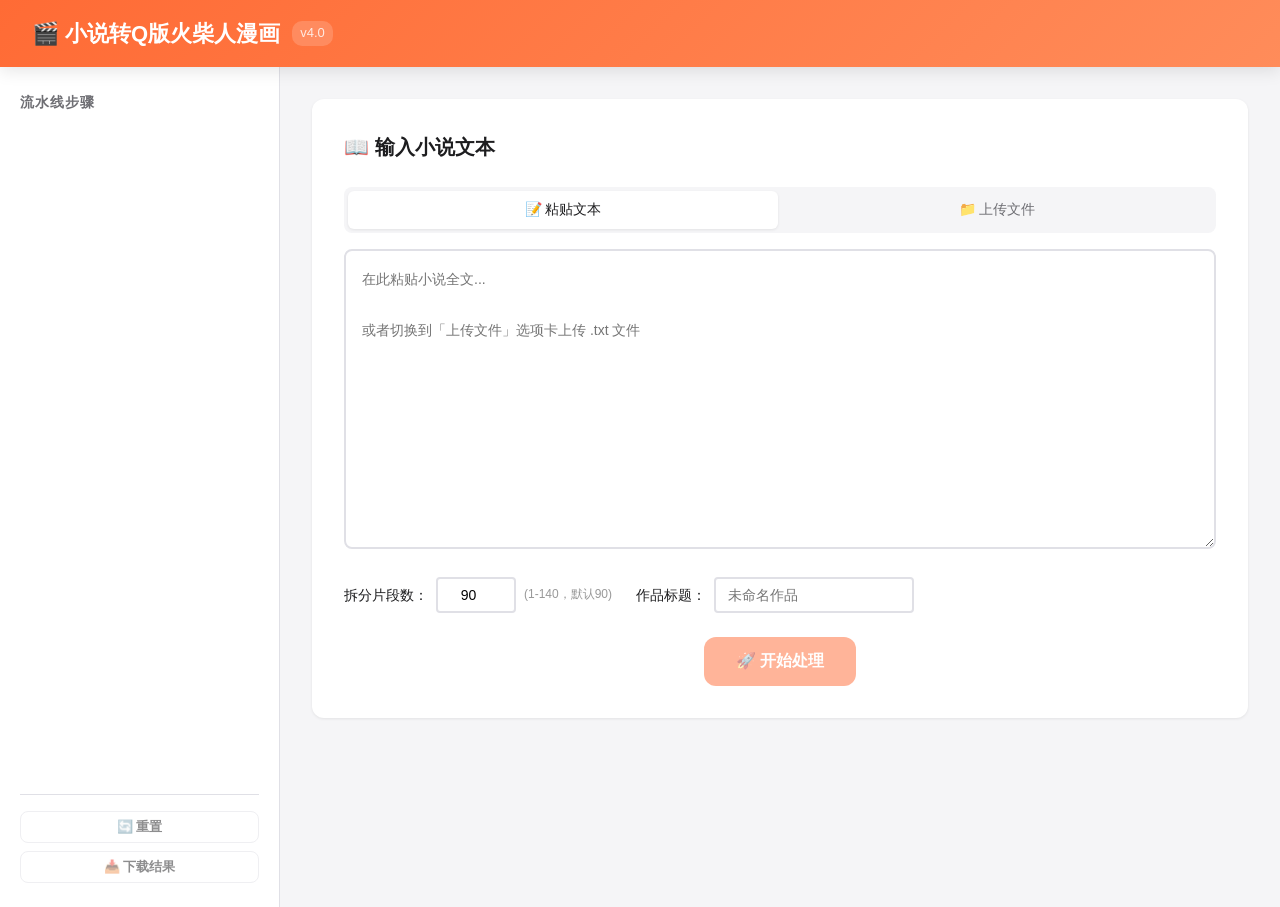
==== novel-to-comic/src/main/resources/static/index.html @ 8362ceac "Add novel-to-comic and txt2img modules - novel-to-comic: Novel-to-comic pipeline with AI-powered sto" ====
<!DOCTYPE html>
<html lang="zh-CN">
<head>
  <meta charset="UTF-8">
  <meta name="viewport" content="width=device-width, initial-scale=1.0">
  <title>小说转Q版火柴人漫画</title>
  <link rel="stylesheet" href="style.css">
</head>
<body>
  <div class="app">
    <!-- Header -->
    <header class="header">
      <h1>🎬 小说转Q版火柴人漫画</h1>
      <span class="version">v4.0</span>
    </header>

    <!-- Restore Banner -->
    <div class="restore-banner" id="bannerRestore" style="display:none;">
      <div class="banner-icon">📂</div>
      <div class="banner-info">
        <div class="banner-title">检测到上次任务</div>
        <div class="banner-detail"><span id="bannerTitle"></span> · <span id="bannerProgress"></span></div>
      </div>
      <div class="banner-actions">
        <button class="btn btn-primary btn-sm" id="btnRestore">▶ 继续执行</button>
        <button class="btn btn-outline btn-sm" id="btnRestoreNew">✕ 新建任务</button>
      </div>
    </div>

    <!-- Main Layout -->
    <div class="main-layout">

      <!-- Left: Step Panel -->
      <aside class="step-panel" id="stepPanel">
        <h3>流水线步骤</h3>
        <div class="step-list" id="stepList">
          <!-- Populated by JS -->
        </div>
        <div class="step-actions">
          <button class="btn btn-sm btn-outline" id="btnReset" disabled>🔄 重置</button>
          <button class="btn btn-sm btn-outline" id="btnDownload" disabled>📥 下载结果</button>
        </div>
      </aside>

      <!-- Right: Content Area -->
      <main class="content-area">

        <!-- Step 0: Input Phase -->
        <section class="panel" id="panelInput">
          <h2>📖 输入小说文本</h2>
          <div class="input-tabs">
            <button class="tab active" data-tab="paste">📝 粘贴文本</button>
            <button class="tab" data-tab="upload">📁 上传文件</button>
          </div>

          <!-- Paste Tab -->
          <div class="tab-content active" id="tabPaste">
            <textarea id="novelText" placeholder="在此粘贴小说全文...&#10;&#10;或者切换到「上传文件」选项卡上传 .txt 文件"></textarea>
          </div>

          <!-- Upload Tab -->
          <div class="tab-content" id="tabUpload">
            <div class="upload-zone" id="uploadZone">
              <div class="upload-icon">📁</div>
              <p>拖拽 .txt 文件到此处，或点击选择文件</p>
              <input type="file" id="fileInput" accept=".txt" hidden>
              <button class="btn btn-outline" id="btnSelectFile">选择文件</button>
            </div>
            <div class="upload-info" id="uploadInfo" style="display:none;">
              <span class="file-icon">📄</span>
              <span id="uploadFileName"></span>
              <span class="file-size" id="uploadFileSize"></span>
              <button class="btn btn-xs btn-outline" id="btnClearFile">✕</button>
            </div>
          </div>

          <!-- Settings -->
          <div class="settings-row">
            <div class="setting">
              <label for="segmentCount">拆分片段数：</label>
              <input type="number" id="segmentCount" value="90" min="1" max="140" step="1">
              <span class="hint">(1-140，默认90)</span>
            </div>
            <div class="setting">
              <label for="novelTitle">作品标题：</label>
              <input type="text" id="novelTitle" placeholder="未命名作品">
            </div>
          </div>

          <div class="warning-box" id="warningBox" style="display:none;"></div>

          <div class="action-row">
            <button class="btn btn-primary btn-lg" id="btnStart">🚀 开始处理</button>
          </div>
        </section>

        <!-- Step Results Panels -->
        <section class="panel" id="panelResult" style="display:none;">
          <div class="result-header">
            <h2 id="resultTitle">处理结果</h2>
            <span class="badge" id="resultStatus"></span>
          </div>
          <div class="progress-bar" id="progressBar" style="display:none;">
            <div class="progress-fill" id="progressFill"></div>
            <span class="progress-text" id="progressText"></span>
          </div>
          <div class="result-content" id="resultContent">
            <!-- Filled by JS -->
          </div>
          <div class="action-row">
            <button class="btn btn-primary btn-lg" id="btnContinue" style="display:none;">
              ▶ 继续下一步
            </button>
          </div>
        </section>

      </main>
    </div>
  </div>

  <script src="app.js"></script>
</body>
</html>
---- novel-to-comic/src/main/resources/static/style.css ----
/* ─── Reset & Base ──────────────────────────────────────────────── */
*, *::before, *::after { box-sizing: border-box; margin: 0; padding: 0; }

:root {
  --bg: #f5f5f7;
  --surface: #ffffff;
  --border: #e0e0e6;
  --text: #1d1d1f;
  --text-secondary: #6e6e73;
  --text-muted: #999;
  --primary: #ff6b35;
  --primary-hover: #e85a2a;
  --primary-light: #fff3ee;
  --success: #34c759;
  --warning: #ff9500;
  --error: #ff3b30;
  --info: #007aff;
  --step-pending: #d1d1d6;
  --step-running: #ff9500;
  --step-done: #34c759;
  --step-error: #ff3b30;
  --shadow: 0 1px 3px rgba(0,0,0,0.08);
  --shadow-lg: 0 4px 16px rgba(0,0,0,0.1);
  --radius: 12px;
  --radius-sm: 8px;
  --radius-xs: 4px;
  --font: -apple-system, BlinkMacSystemFont, "Segoe UI", "Microsoft YaHei", sans-serif;
  --mono: "SF Mono", "Cascadia Code", "Consolas", monospace;
}

body {
  font-family: var(--font);
  background: var(--bg);
  color: var(--text);
  line-height: 1.6;
  min-height: 100vh;
}

/* ─── App Layout ─────────────────────────────────────────────────── */
.app {
  max-width: 1400px;
  margin: 0 auto;
  min-height: 100vh;
  display: flex;
  flex-direction: column;
}

.header {
  background: linear-gradient(135deg, #ff6b35, #ff8c5a);
  color: white;
  padding: 16px 32px;
  display: flex;
  align-items: center;
  gap: 12px;
  box-shadow: var(--shadow-lg);
  position: sticky;
  top: 0;
  z-index: 10;
}

.header h1 { font-size: 22px; font-weight: 700; }
.header .version { font-size: 13px; opacity: 0.85; background: rgba(255,255,255,0.2); padding: 2px 8px; border-radius: 10px; }

/* ─── Restore Banner ─────────────────────────────────────────────── */
.restore-banner {
  display: flex;
  align-items: center;
  gap: 16px;
  padding: 14px 24px;
  background: linear-gradient(135deg, #eff6ff, #dbeafe);
  border-bottom: 1px solid #bfdbfe;
  animation: slideDown 0.3s ease;
}
@keyframes slideDown { from { opacity: 0; transform: translateY(-10px); } to { opacity: 1; transform: translateY(0); } }

.banner-icon { font-size: 28px; }
.banner-info { flex: 1; }
.banner-title { font-weight: 700; color: #1e40af; font-size: 15px; }
.banner-detail { font-size: 13px; color: #3b82f6; margin-top: 2px; }
.banner-actions { display: flex; gap: 8px; }

/* ─── Main Layout ────────────────────────────────────────────────── */
.main-layout {
  display: flex;
  flex: 1;
  gap: 0;
}

/* ─── Left Step Panel ────────────────────────────────────────────── */
.step-panel {
  width: 280px;
  min-width: 280px;
  background: var(--surface);
  border-right: 1px solid var(--border);
  padding: 24px 20px;
  display: flex;
  flex-direction: column;
  position: sticky;
  top: 60px;
  height: calc(100vh - 60px);
  overflow-y: auto;
}

.step-panel h3 {
  font-size: 14px;
  text-transform: uppercase;
  letter-spacing: 1px;
  color: var(--text-secondary);
  margin-bottom: 16px;
}

.step-list {
  display: flex;
  flex-direction: column;
  gap: 4px;
  flex: 1;
}

.step-item {
  display: flex;
  align-items: flex-start;
  gap: 12px;
  padding: 12px;
  border-radius: var(--radius-sm);
  cursor: default;
  transition: all 0.2s;
  border: 1px solid transparent;
  position: relative;
}

.step-item:hover { background: #f9f9fb; }
.step-item.active { background: var(--primary-light); border-color: var(--primary); }
.step-item.completed { background: #f0fdf4; cursor: pointer; }
.step-item.completed:hover { background: #d1fae5; }
/* old rerun-btn position removed — now handled by .step-actions-mini */

.step-actions-mini {
  display: flex;
  gap: 4px;
  position: absolute;
  right: 8px;
  top: 50%;
  transform: translateY(-50%);
  opacity: 0;
  transition: opacity 0.2s;
}
.step-item:hover .step-actions-mini,
.step-item.completed:hover .step-actions-mini { opacity: 1; }

.step-item .step-icon {
  width: 36px; height: 36px;
  border-radius: 50%;
  display: flex; align-items: center; justify-content: center;
  font-size: 18px;
  flex-shrink: 0;
  transition: all 0.3s;
}

.step-item .step-icon.pending { background: #f5f5f7; opacity: 0.5; }
.step-item .step-icon.running { background: #fff3e0; animation: pulse 1.5s infinite; }
.step-item .step-icon.done { background: #e8f8ed; }
.step-item .step-icon.error { background: #ffe5e5; }

@keyframes pulse {
  0%, 100% { transform: scale(1); }
  50% { transform: scale(1.1); }
}

.step-item .step-body { flex: 1; min-width: 0; }
.step-item .step-name { font-size: 14px; font-weight: 600; }
.step-item .step-desc { font-size: 12px; color: var(--text-secondary); margin-top: 2px; }

.step-item .step-status {
  font-size: 11px;
  padding: 2px 8px;
  border-radius: 10px;
  font-weight: 500;
  margin-top: 4px;
  display: inline-block;
}

.step-status.pending { background: #f5f5f7; color: var(--text-muted); }
.step-status.running { background: #fff3e0; color: #e67e00; }
.step-status.done { background: #e8f8ed; color: #1a8a3f; }
.step-status.error { background: #ffe5e5; color: #cc241d; }

.step-item .step-progress-mini {
  font-size: 11px;
  color: var(--text-secondary);
  margin-top: 4px;
}

.step-actions {
  margin-top: 16px;
  display: flex;
  flex-direction: column;
  gap: 8px;
  border-top: 1px solid var(--border);
  padding-top: 16px;
}

/* ─── Content Area ────────────────────────────────────────────────── */
.content-area {
  flex: 1;
  padding: 32px;
  overflow-y: auto;
  max-height: calc(100vh - 60px);
}

.panel {
  background: var(--surface);
  border-radius: var(--radius);
  box-shadow: var(--shadow);
  padding: 32px;
  margin-bottom: 24px;
}

.panel h2 {
  font-size: 20px;
  margin-bottom: 24px;
  display: flex;
  align-items: center;
  gap: 8px;
}

/* ─── Input Tabs ──────────────────────────────────────────────────── */
.input-tabs {
  display: flex;
  gap: 4px;
  margin-bottom: 16px;
  background: #f5f5f7;
  border-radius: var(--radius-sm);
  padding: 4px;
}

.tab {
  flex: 1;
  padding: 10px 16px;
  border: none;
  background: transparent;
  border-radius: 6px;
  cursor: pointer;
  font-size: 14px;
  font-weight: 500;
  color: var(--text-secondary);
  transition: all 0.2s;
  font-family: var(--font);
}

.tab.active {
  background: var(--surface);
  color: var(--text);
  box-shadow: var(--shadow);
}

.tab-content { display: none; }
.tab-content.active { display: block; }

/* ─── Textarea ────────────────────────────────────────────────────── */
#novelText {
  width: 100%;
  min-height: 300px;
  border: 2px solid var(--border);
  border-radius: var(--radius-sm);
  padding: 16px;
  font-size: 14px;
  font-family: var(--font);
  resize: vertical;
  line-height: 1.8;
  transition: border-color 0.2s;
}

#novelText:focus {
  outline: none;
  border-color: var(--primary);
}

/* ─── Upload Zone ─────────────────────────────────────────────────── */
.upload-zone {
  border: 2px dashed var(--border);
  border-radius: var(--radius-sm);
  padding: 48px;
  text-align: center;
  cursor: pointer;
  transition: all 0.2s;
}

.upload-zone:hover, .upload-zone.dragover {
  border-color: var(--primary);
  background: var(--primary-light);
}

.upload-zone .upload-icon { font-size: 48px; margin-bottom: 12px; }
.upload-zone p { color: var(--text-secondary); font-size: 14px; margin-bottom: 16px; }

.upload-info {
  display: flex;
  align-items: center;
  gap: 8px;
  padding: 12px 16px;
  background: #f0fdf4;
  border-radius: var(--radius-sm);
  border: 1px solid #bbf7d0;
  margin-top: 12px;
}

.upload-info .file-icon { font-size: 20px; }
.upload-info .file-size { color: var(--text-muted); font-size: 13px; margin-left: auto; }

/* ─── Settings ────────────────────────────────────────────────────── */
.settings-row {
  display: flex;
  gap: 24px;
  margin-top: 20px;
  flex-wrap: wrap;
}

.setting {
  display: flex;
  align-items: center;
  gap: 8px;
}

.setting label { font-size: 14px; font-weight: 500; white-space: nowrap; }
.setting input[type="number"] {
  width: 80px;
  padding: 8px 12px;
  border: 2px solid var(--border);
  border-radius: var(--radius-xs);
  font-size: 14px;
  font-family: var(--font);
  text-align: center;
}
.setting input[type="text"] {
  width: 200px;
  padding: 8px 12px;
  border: 2px solid var(--border);
  border-radius: var(--radius-xs);
  font-size: 14px;
  font-family: var(--font);
}
.setting input:focus { outline: none; border-color: var(--primary); }
.setting .hint { color: var(--text-muted); font-size: 12px; }

/* ─── Warning Box ─────────────────────────────────────────────────── */
.warning-box {
  margin-top: 16px;
  padding: 12px 16px;
  background: #fffbeb;
  border: 1px solid #fde68a;
  border-radius: var(--radius-sm);
  color: #92400e;
  font-size: 14px;
}

/* ─── Buttons ─────────────────────────────────────────────────────── */
.btn {
  display: inline-flex;
  align-items: center;
  justify-content: center;
  gap: 6px;
  border: none;
  border-radius: var(--radius-sm);
  cursor: pointer;
  font-family: var(--font);
  font-weight: 600;
  transition: all 0.2s;
  padding: 10px 20px;
  font-size: 14px;
}

.btn:disabled { opacity: 0.5; cursor: not-allowed; }

.btn-primary { background: var(--primary); color: white; }
.btn-primary:hover:not(:disabled) { background: var(--primary-hover); transform: translateY(-1px); box-shadow: var(--shadow-lg); }

.btn-outline { background: var(--surface); color: var(--text); border: 1px solid var(--border); }
.btn-outline:hover:not(:disabled) { border-color: var(--primary); color: var(--primary); }

.btn-lg { padding: 14px 32px; font-size: 16px; border-radius: var(--radius); }
.btn-sm { padding: 6px 14px; font-size: 13px; }
.btn-xs { padding: 2px 8px; font-size: 12px; }

.action-row {
  margin-top: 24px;
  display: flex;
  justify-content: center;
  gap: 12px;
}

/* ─── Result Panel ────────────────────────────────────────────────── */
.result-header {
  display: flex;
  align-items: center;
  justify-content: space-between;
  margin-bottom: 20px;
}

.badge {
  display: inline-block;
  padding: 4px 12px;
  border-radius: 12px;
  font-size: 13px;
  font-weight: 600;
}

.badge.success { background: #e8f8ed; color: #1a8a3f; }
.badge.error { background: #ffe5e5; color: #cc241d; }
.badge.running { background: #fff3e0; color: #e67e00; }

/* ─── Progress Bar ────────────────────────────────────────────────── */
.progress-bar {
  margin-bottom: 20px;
  background: #f5f5f7;
  border-radius: 10px;
  height: 24px;
  position: relative;
  overflow: hidden;
}

.progress-fill {
  height: 100%;
  background: linear-gradient(90deg, #ff6b35, #ff9500);
  border-radius: 10px;
  transition: width 0.3s ease;
  width: 0%;
}

.progress-text {
  position: absolute;
  top: 50%;
  left: 50%;
  transform: translate(-50%, -50%);
  font-size: 12px;
  font-weight: 600;
  color: var(--text);
}

/* ─── Result Content ──────────────────────────────────────────────── */
.result-content {
  max-height: 55vh;
  overflow-y: auto;
  border: 1px solid var(--border);
  border-radius: var(--radius-sm);
  padding: 16px;
  background: #fafafa;
}

.result-content pre {
  white-space: pre-wrap;
  word-break: break-word;
  font-size: 13px;
  line-height: 1.7;
  font-family: var(--font);
}

/* ─── Result Sections ────────────────────────────────────────────── */
.result-section {
  margin-top: 20px;
  padding-top: 16px;
  border-top: 2px solid var(--border);
}
.result-section:first-child { border-top: none; margin-top: 0; padding-top: 0; }

.result-section-header {
  display: flex;
  align-items: center;
  justify-content: space-between;
  margin-bottom: 12px;
  gap: 8px;
  flex-wrap: wrap;
}
.result-section-header h3 {
  margin: 0;
  font-size: 16px;
}
.result-section-actions {
  display: flex;
  gap: 6px;
  align-items: center;
}

/* ─── Inline Copy Buttons ────────────────────────────────────────── */
.btn-copy-inline {
  background: transparent;
  border: 1px solid transparent;
  cursor: pointer;
  font-size: 14px;
  padding: 2px 6px;
  border-radius: 4px;
  opacity: 0.4;
  transition: all 0.15s;
  line-height: 1;
}
.btn-copy-inline:hover {
  opacity: 1;
  background: var(--primary-light);
  border-color: var(--primary);
}

.copy-all-btn {
  white-space: nowrap;
  font-size: 12px;
}

/* ─── Collapsible Text ───────────────────────────────────────────── */
.collapsible-text {
  display: block;
}
.collapsible-preview,
.collapsible-full {
  display: block;
  line-height: 1.7;
}
.btn-expand {
  background: none;
  border: none;
  color: var(--primary);
  cursor: pointer;
  font-size: 12px;
  font-weight: 600;
  padding: 2px 0;
  margin-top: 4px;
  font-family: var(--font);
}
.btn-expand:hover {
  text-decoration: underline;
}

/* ─── Segment List ───────────────────────────────────────────────── */
.segment-list {
  list-style: none;
  counter-reset: segment;
  margin-top: 8px;
}

.segment-list li {
  counter-increment: segment;
  padding: 10px 12px 10px 44px;
  position: relative;
  border-bottom: 1px solid var(--border);
  font-size: 14px;
  line-height: 1.7;
  display: flex;
  align-items: flex-start;
  gap: 8px;
  transition: background 0.15s;
}
.segment-list li:hover { background: #fff; }
.segment-list li:last-child { border-bottom: none; }

.segment-list li::before {
  content: counter(segment);
  position: absolute;
  left: 8px;
  top: 10px;
  font-size: 12px;
  font-weight: 700;
  color: var(--primary);
  background: var(--primary-light);
  width: 24px; height: 24px;
  border-radius: 50%;
  display: flex;
  align-items: center;
  justify-content: center;
  flex-shrink: 0;
}

.seg-text {
  flex: 1;
  min-width: 0;
}
.seg-actions {
  flex-shrink: 0;
  display: flex;
  align-items: flex-start;
  padding-top: 2px;
}

/* ─── Character Cards ────────────────────────────────────────────── */
.char-list {
  display: grid;
  grid-template-columns: repeat(auto-fill, minmax(320px, 1fr));
  gap: 12px;
  margin-top: 8px;
}

.char-card {
  background: var(--surface);
  border: 1px solid var(--border);
  border-radius: var(--radius-sm);
  padding: 16px;
  transition: all 0.2s;
}

.char-card:hover { box-shadow: var(--shadow-lg); }

.char-card .char-name {
  font-size: 16px;
  font-weight: 700;
  color: var(--primary);
  margin-bottom: 8px;
  display: flex;
  align-items: center;
  justify-content: space-between;
  gap: 8px;
}
.char-actions {
  display: flex;
  gap: 4px;
  align-items: center;
}

.char-card .char-desc {
  font-size: 13px;
  color: var(--text-secondary);
  line-height: 1.6;
}

/* ─── Mapping Table ──────────────────────────────────────────────── */
.mapping-table {
  width: 100%;
  border-collapse: collapse;
  margin-top: 8px;
}

.mapping-table th, .mapping-table td {
  padding: 8px 12px;
  border: 1px solid var(--border);
  font-size: 14px;
  text-align: left;
}

.mapping-table th {
  background: #f5f5f7;
  font-weight: 600;
}

.mapping-table .arrow { color: var(--primary); font-weight: bold; }

.mapping-table td:last-child {
  text-align: center;
  width: 60px;
}

/* ─── Prompt Cards ───────────────────────────────────────────────── */
.prompt-card {
  background: var(--surface);
  border: 1px solid var(--border);
  border-radius: var(--radius-sm);
  padding: 16px;
  margin-bottom: 12px;
}

.prompt-card .prompt-index {
  font-size: 12px;
  font-weight: 600;
  color: var(--primary);
  margin-bottom: 8px;
  display: flex;
  align-items: center;
  justify-content: space-between;
}
.copy-row-actions {
  display: flex;
  gap: 4px;
  align-items: center;
}

.prompt-card .prompt-full {
  font-size: 13px;
  line-height: 1.7;
  white-space: pre-wrap;
  word-break: break-word;
  background: #fafafa;
  padding: 12px;
  border-radius: var(--radius-xs);
  font-family: var(--font);
  max-height: 200px;
  overflow-y: auto;
}

.inline-copy {
  display: inline-flex;
  align-items: center;
  margin-left: 4px;
  vertical-align: middle;
}

/* ─── Turnaround Cards ───────────────────────────────────────────── */
.turnaround-card {
  background: var(--surface);
  border: 2px solid #e8d5f5;
  border-radius: var(--radius);
  padding: 20px;
  margin-bottom: 16px;
  transition: box-shadow 0.2s;
}
.turnaround-card:hover {
  box-shadow: 0 4px 20px rgba(120, 60, 180, 0.1);
}

.turnaround-header {
  display: flex;
  align-items: center;
  justify-content: space-between;
  margin-bottom: 16px;
  padding-bottom: 12px;
  border-bottom: 2px solid #f3e8ff;
}
.turnaround-char-name {
  font-size: 20px;
  font-weight: 800;
  color: #7c3aed;
  letter-spacing: 0.5px;
}
.turnaround-char-actions {
  display: flex;
  gap: 4px;
}

.turnaround-views {
  display: grid;
  grid-template-columns: repeat(auto-fit, minmax(280px, 1fr));
  gap: 12px;
}
.turnaround-view {
  background: #fafafa;
  border: 1px solid var(--border);
  border-radius: var(--radius-sm);
  padding: 14px;
  position: relative;
  transition: border-color 0.2s;
}
.turnaround-view:hover { border-color: #c4b5fd; }
.turnaround-view.combo-view {
  grid-column: 1 / -1;
  background: linear-gradient(135deg, #faf5ff, #f3e8ff);
  border-color: #d8b4fe;
}

.turnaround-view-label {
  font-size: 13px;
  font-weight: 700;
  color: #7c3aed;
  margin-bottom: 8px;
  display: flex;
  align-items: center;
  gap: 4px;
}
.turnaround-view-content {
  font-size: 13px;
  line-height: 1.7;
  white-space: pre-wrap;
  word-break: break-word;
  color: var(--text);
}
.turnaround-view-copy {
  position: absolute;
  top: 12px;
  right: 12px;
}

.stats-row {
  display: flex;
  gap: 16px;
  margin-bottom: 20px;
  flex-wrap: wrap;
}

.stat-card {
  background: linear-gradient(135deg, #fff3ee, #fff);
  border: 1px solid #ffd4c0;
  border-radius: var(--radius-sm);
  padding: 16px 20px;
  text-align: center;
}

.stat-card .stat-value {
  font-size: 28px;
  font-weight: 700;
  color: var(--primary);
}

.stat-card .stat-label {
  font-size: 12px;
  color: var(--text-secondary);
  margin-top: 4px;
}

/* ─── Live Streaming Output ───────────────────────────────────────── */
.live-output {
  border: 1px solid var(--border);
  border-radius: var(--radius-sm);
  overflow: hidden;
  margin-bottom: 16px;
}

.live-label {
  background: #1a1a2e;
  color: #0f0;
  padding: 8px 16px;
  font-size: 12px;
  font-weight: 600;
  font-family: var(--mono);
  display: flex;
  align-items: center;
  gap: 8px;
}

.live-label::before {
  content: '';
  width: 8px; height: 8px;
  background: #0f0;
  border-radius: 50%;
  animation: blink 1s infinite;
}

@keyframes blink { 0%,100% { opacity: 1; } 50% { opacity: 0; } }

.live-output pre {
  background: #0d0d1a;
  color: #c0c0c0;
  padding: 16px;
  margin: 0;
  font-family: var(--mono);
  font-size: 13px;
  line-height: 1.6;
  white-space: pre-wrap;
  word-break: break-word;
  max-height: 400px;
  overflow-y: auto;
  border: none;
}

/* ─── Responsive ──────────────────────────────────────────────────── */
@media (max-width: 900px) {
  .main-layout { flex-direction: column; }
  .step-panel {
    width: 100%;
    min-width: auto;
    height: auto;
    position: static;
    flex-direction: row;
    flex-wrap: wrap;
    gap: 8px;
    padding: 16px;
  }
  .step-list { flex-direction: row; flex-wrap: wrap; }
  .step-item { flex: 1; min-width: 140px; }
  .content-area { padding: 16px; }
}
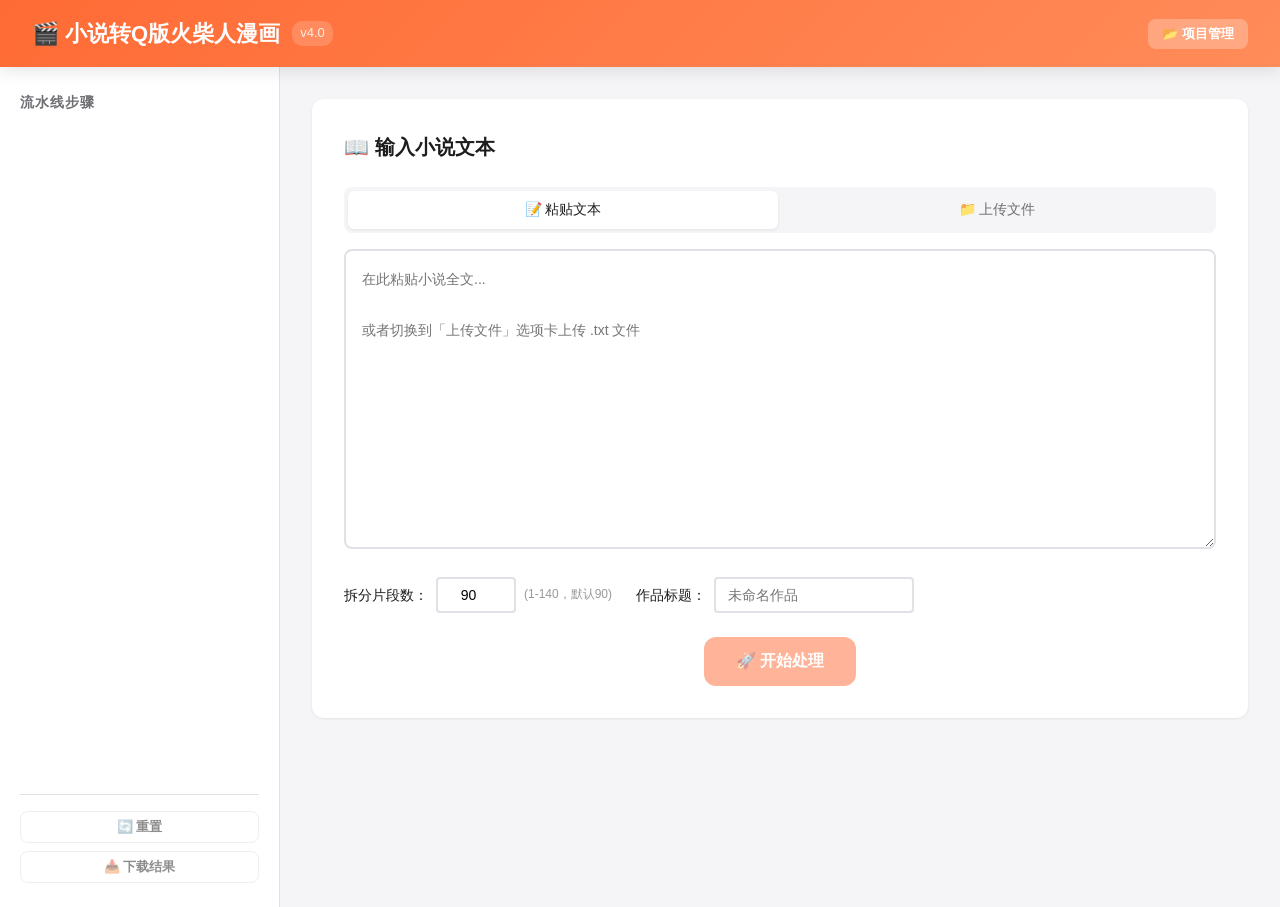
==== commit c9427cd3: "feat: SQLite persistence with per-step tables and project management UI - Add sqlite-jdbc dependency" ====
--- a/novel-to-comic/src/main/resources/static/index.html
+++ b/novel-to-comic/src/main/resources/static/index.html
@@ -12,7 +12,32 @@
     <header class="header">
       <h1>🎬 小说转Q版火柴人漫画</h1>
       <span class="version">v4.0</span>
+      <div class="header-actions">
+        <button class="btn btn-sm btn-header" id="btnProjects">📂 项目管理</button>
+      </div>
     </header>
+
+    <!-- Project List Overlay -->
+    <div class="overlay" id="projectOverlay" style="display:none;">
+      <div class="overlay-backdrop" id="overlayBackdrop"></div>
+      <div class="overlay-panel project-panel">
+        <div class="overlay-header">
+          <h2>📂 项目管理</h2>
+          <button class="btn btn-xs btn-outline" id="btnCloseProjects">✕ 关闭</button>
+        </div>
+        <div class="project-toolbar">
+          <div class="project-filter">
+            <button class="filter-btn active" data-filter="all">全部</button>
+            <button class="filter-btn" data-filter="active">进行中</button>
+            <button class="filter-btn" data-filter="done">已完成</button>
+          </div>
+          <div class="project-count" id="projectCount"></div>
+        </div>
+        <div class="project-list" id="projectList">
+          <div class="project-empty">加载中...</div>
+        </div>
+      </div>
+    </div>
 
     <!-- Restore Banner -->
     <div class="restore-banner" id="bannerRestore" style="display:none;">
--- a/novel-to-comic/src/main/resources/static/style.css
+++ b/novel-to-comic/src/main/resources/static/style.css
@@ -60,6 +60,9 @@
 
 .header h1 { font-size: 22px; font-weight: 700; }
 .header .version { font-size: 13px; opacity: 0.85; background: rgba(255,255,255,0.2); padding: 2px 8px; border-radius: 10px; }
+.header-actions { margin-left: auto; display: flex; gap: 8px; }
+.btn-header { background: rgba(255,255,255,0.25); color: white; border: 1px solid rgba(255,255,255,0.3); font-size: 13px; padding: 6px 14px; border-radius: 8px; cursor: pointer; font-weight: 600; transition: all 0.2s; font-family: var(--font); }
+.btn-header:hover { background: rgba(255,255,255,0.4); }
 
 /* ─── Restore Banner ─────────────────────────────────────────────── */
 .restore-banner {
@@ -849,4 +852,167 @@
   .step-list { flex-direction: row; flex-wrap: wrap; }
   .step-item { flex: 1; min-width: 140px; }
   .content-area { padding: 16px; }
+}
+
+/* ─── Overlay ─────────────────────────────────────────────────────── */
+.overlay {
+  position: fixed;
+  inset: 0;
+  z-index: 100;
+  display: flex;
+  align-items: center;
+  justify-content: center;
+}
+.overlay-backdrop {
+  position: absolute;
+  inset: 0;
+  background: rgba(0,0,0,0.4);
+  backdrop-filter: blur(4px);
+}
+.overlay-panel {
+  position: relative;
+  background: var(--surface);
+  border-radius: var(--radius);
+  box-shadow: 0 20px 60px rgba(0,0,0,0.2);
+  max-width: 800px;
+  width: 90vw;
+  max-height: 80vh;
+  display: flex;
+  flex-direction: column;
+  animation: slideUp 0.25s ease;
+}
+@keyframes slideUp { from { opacity: 0; transform: translateY(20px); } to { opacity: 1; transform: translateY(0); } }
+
+.overlay-header {
+  display: flex;
+  align-items: center;
+  justify-content: space-between;
+  padding: 20px 24px;
+  border-bottom: 1px solid var(--border);
+  flex-shrink: 0;
+}
+.overlay-header h2 { font-size: 18px; margin: 0; }
+
+/* ─── Project Panel ───────────────────────────────────────────────── */
+.project-panel { max-width: 900px; }
+
+.project-toolbar {
+  display: flex;
+  align-items: center;
+  justify-content: space-between;
+  padding: 16px 24px 0;
+  flex-shrink: 0;
+}
+.project-filter { display: flex; gap: 4px; background: #f5f5f7; border-radius: 8px; padding: 4px; }
+.filter-btn {
+  padding: 6px 16px;
+  border: none;
+  background: transparent;
+  border-radius: 6px;
+  cursor: pointer;
+  font-size: 13px;
+  font-weight: 500;
+  color: var(--text-secondary);
+  transition: all 0.2s;
+  font-family: var(--font);
+}
+.filter-btn.active { background: var(--surface); color: var(--text); box-shadow: var(--shadow); }
+.filter-btn:hover:not(.active) { color: var(--text); }
+.project-count { font-size: 13px; color: var(--text-muted); }
+
+.project-list {
+  flex: 1;
+  overflow-y: auto;
+  padding: 16px 24px 24px;
+}
+.project-empty {
+  text-align: center;
+  padding: 48px;
+  color: var(--text-muted);
+  font-size: 15px;
+}
+
+/* ─── Project Card ────────────────────────────────────────────────── */
+.project-card {
+  display: flex;
+  align-items: center;
+  gap: 16px;
+  padding: 16px 20px;
+  border: 1px solid var(--border);
+  border-radius: var(--radius-sm);
+  margin-bottom: 10px;
+  cursor: pointer;
+  transition: all 0.2s;
+  background: var(--surface);
+}
+.project-card:hover {
+  border-color: var(--primary);
+  box-shadow: 0 2px 12px rgba(255,107,53,0.1);
+  transform: translateX(4px);
+}
+.project-card:last-child { margin-bottom: 0; }
+
+.project-card .pc-icon {
+  font-size: 32px;
+  flex-shrink: 0;
+  width: 48px; height: 48px;
+  display: flex; align-items: center; justify-content: center;
+  background: #f5f5f7; border-radius: 12px;
+}
+.project-card.completed .pc-icon { background: #f0fdf4; }
+.project-card.active-task .pc-icon { background: var(--primary-light); }
+
+.project-card .pc-body { flex: 1; min-width: 0; }
+.project-card .pc-title {
+  font-size: 16px; font-weight: 700;
+  display: flex; align-items: center; gap: 8px;
+  margin-bottom: 4px;
+}
+.project-card .pc-meta {
+  font-size: 13px; color: var(--text-secondary);
+  display: flex; align-items: center; gap: 12px;
+  flex-wrap: wrap;
+}
+.project-card .pc-meta span { display: inline-flex; align-items: center; gap: 4px; }
+
+.project-card .pc-progress {
+  flex-shrink: 0;
+  width: 120px;
+}
+.project-card .pc-progress-bar {
+  height: 6px;
+  background: #e5e7eb;
+  border-radius: 3px;
+  overflow: hidden;
+  margin-bottom: 4px;
+}
+.project-card .pc-progress-fill {
+  height: 100%;
+  border-radius: 3px;
+  transition: width 0.3s;
+  background: var(--primary);
+}
+.project-card.completed .pc-progress-fill { background: var(--success); }
+.project-card .pc-progress-text {
+  font-size: 12px; color: var(--text-muted); text-align: right;
+}
+
+.project-card .pc-actions {
+  display: flex; gap: 6px; flex-shrink: 0;
+}
+.project-card .pc-actions .btn { white-space: nowrap; }
+.btn-danger { background: #fff; color: var(--error); border: 1px solid #fecaca; }
+.btn-danger:hover { background: #ffe5e5; border-color: var(--error); }
+
+/* active-task indicator */
+.project-card.active-task {
+  border-color: var(--primary);
+  border-width: 2px;
+  background: var(--primary-light);
+}
+.project-card.active-task .pc-title::after {
+  content: '当前';
+  font-size: 10px; font-weight: 600;
+  background: var(--primary); color: white;
+  padding: 1px 8px; border-radius: 10px;
 }
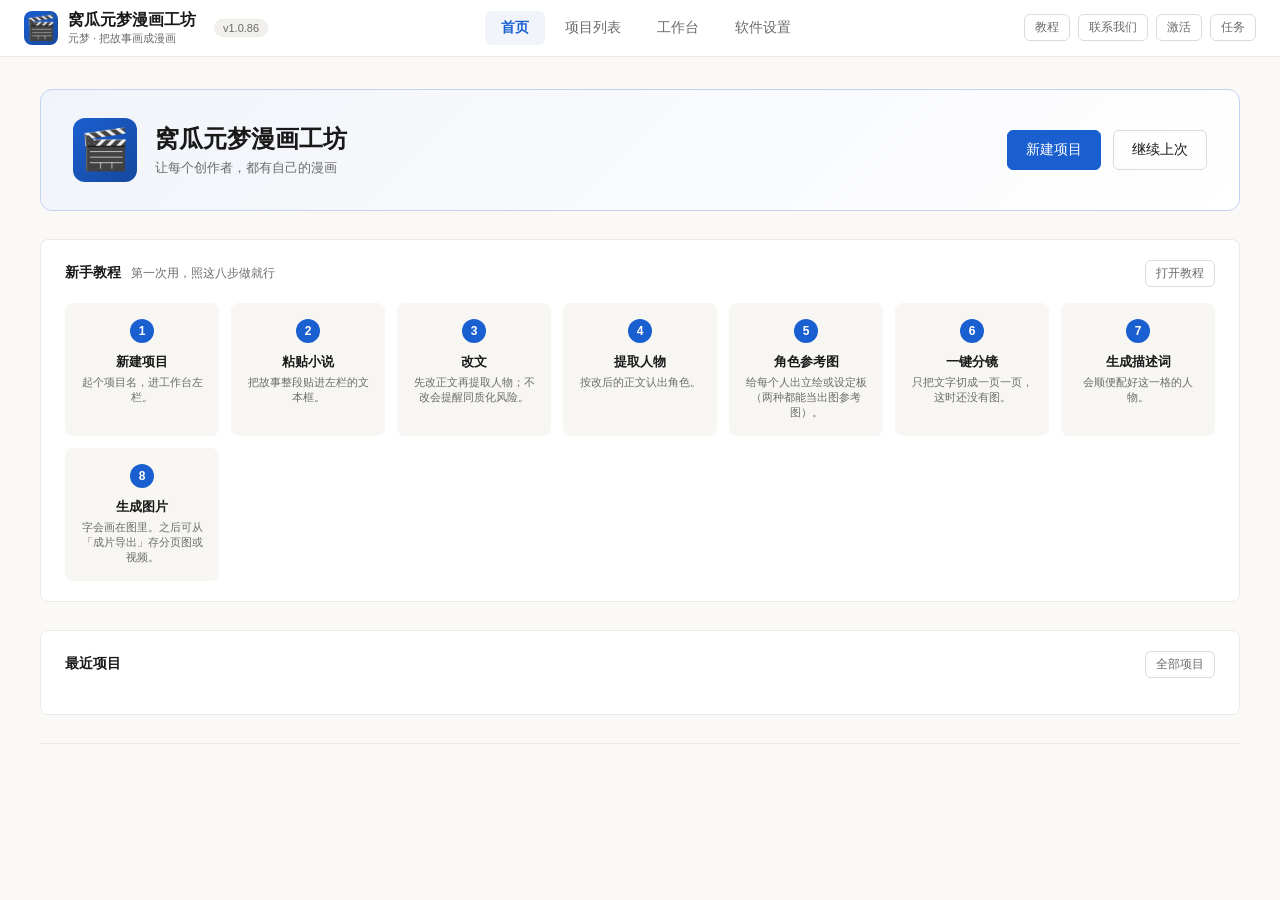
==== commit f68e3a30: "feat: 接入 DeepSeek Flash + 多画风提示词模板 + 完整前端重构 - 新增 DeepSeek Flash 支持 (OpenAI 兼容格式) - 统一 AiService 支持 A" ====
--- a/novel-to-comic/src/main/resources/static/index.html
+++ b/novel-to-comic/src/main/resources/static/index.html
@@ -3,146 +3,264 @@
 <head>
   <meta charset="UTF-8">
   <meta name="viewport" content="width=device-width, initial-scale=1.0">
-  <title>小说转Q版火柴人漫画</title>
+  <title>窝瓜元梦漫画工坊</title>
   <link rel="stylesheet" href="style.css">
 </head>
-<body>
-  <div class="app">
-    <!-- Header -->
-    <header class="header">
-      <h1>🎬 小说转Q版火柴人漫画</h1>
-      <span class="version">v4.0</span>
-      <div class="header-actions">
-        <button class="btn btn-sm btn-header" id="btnProjects">📂 项目管理</button>
-      </div>
-    </header>
-
-    <!-- Project List Overlay -->
-    <div class="overlay" id="projectOverlay" style="display:none;">
-      <div class="overlay-backdrop" id="overlayBackdrop"></div>
-      <div class="overlay-panel project-panel">
-        <div class="overlay-header">
-          <h2>📂 项目管理</h2>
-          <button class="btn btn-xs btn-outline" id="btnCloseProjects">✕ 关闭</button>
-        </div>
-        <div class="project-toolbar">
-          <div class="project-filter">
-            <button class="filter-btn active" data-filter="all">全部</button>
-            <button class="filter-btn" data-filter="active">进行中</button>
-            <button class="filter-btn" data-filter="done">已完成</button>
-          </div>
-          <div class="project-count" id="projectCount"></div>
-        </div>
-        <div class="project-list" id="projectList">
-          <div class="project-empty">加载中...</div>
-        </div>
-      </div>
-    </div>
-
-    <!-- Restore Banner -->
-    <div class="restore-banner" id="bannerRestore" style="display:none;">
-      <div class="banner-icon">📂</div>
-      <div class="banner-info">
-        <div class="banner-title">检测到上次任务</div>
-        <div class="banner-detail"><span id="bannerTitle"></span> · <span id="bannerProgress"></span></div>
-      </div>
-      <div class="banner-actions">
-        <button class="btn btn-primary btn-sm" id="btnRestore">▶ 继续执行</button>
-        <button class="btn btn-outline btn-sm" id="btnRestoreNew">✕ 新建任务</button>
-      </div>
-    </div>
-
-    <!-- Main Layout -->
-    <div class="main-layout">
-
-      <!-- Left: Step Panel -->
-      <aside class="step-panel" id="stepPanel">
-        <h3>流水线步骤</h3>
+<body data-screen="home">
+  <!-- Toast 通知 -->
+  <div id="toasts" class="toasts"></div>
+
+  <!-- 新建项目弹窗 -->
+  <div class="modal-overlay hidden" id="newProjectModal">
+    <div class="modal">
+      <div class="modal-header"><h2>新建项目</h2><button class="modal-close" onclick="closeNewProjectModal()">✕</button></div>
+      <div class="modal-body">
+        <div class="form-group"><label>项目名称</label><input type="text" id="newProjectName" placeholder="请输入项目名称"></div>
+        <div class="form-group"><label>画幅</label><select id="newProjectAspect"><option>竖图 3:4 (爆款同款·推荐)</option><option>横图 4:3</option><option>正方形 1:1</option></select></div>
+        <div class="form-group"><label>生成画风</label><div class="style-grid" id="styleGrid">
+          <div class="style-card" data-style="韩漫"><div class="style-card-img">👤</div><div class="style-card-name">韩漫</div><div class="style-card-desc">竖屏条漫默认：真人比例、清晰线、柔光薄涂</div></div>
+          <div class="style-card" data-style="清冷都市"><div class="style-card-img">🏙️</div><div class="style-card-name">清冷都市</div><div class="style-card-desc">职场/都市韩漫：干净线稿、低饱和</div></div>
+          <div class="style-card" data-style="柔光韩漫"><div class="style-card-img">💫</div><div class="style-card-name">柔光韩漫</div><div class="style-card-desc">精致五官与柔和环境光</div></div>
+          <div class="style-card" data-style="Q版"><div class="style-card-img">🎭</div><div class="style-card-name">Q版</div><div class="style-card-desc">二头身、大眼、平涂马卡龙色</div></div>
+          <div class="style-card" data-style="软萌都市"><div class="style-card-img">🌸</div><div class="style-card-name">软萌都市</div><div class="style-card-desc">Q版三四头身·大眼柔光</div></div>
+          <div class="style-card" data-style="古风"><div class="style-card-img">🏮</div><div class="style-card-name">古风</div><div class="style-card-desc">2D 国风插画，多层平涂</div></div>
+        </div></div>
+      </div>
+      <div class="modal-footer"><button class="btn btn-outline" onclick="closeNewProjectModal()">取消</button><button class="btn btn-primary" onclick="createNewProject()">确定</button></div>
+    </div>
+  </div>
+
+  <!-- 顶部导航 -->
+  <header class="topbar">
+    <div class="brand" id="brand-home" title="回到首页">
+      <div class="brand-logo">🎬</div>
+      <span class="brand-text"><h1>窝瓜元梦漫画工坊</h1><em>元梦 · 把故事画成漫画</em></span>
+      <span class="ver-chip">v1.0.86</span>
+    </div>
+    <nav class="top-nav">
+      <button type="button" class="nav-btn is-on" data-screen="home">首页</button>
+      <button type="button" class="nav-btn" data-screen="projects">项目列表</button>
+      <button type="button" class="nav-btn" data-screen="work">工作台</button>
+      <button type="button" class="nav-btn" data-screen="settings">软件设置</button>
+    </nav>
+    <div class="topbar-right">
+      <button type="button" class="ghost-btn">教程</button>
+      <button type="button" class="ghost-btn">联系我们</button>
+      <button type="button" class="ghost-btn">激活</button>
+      <button type="button" class="ghost-btn" id="toggle-task">任务</button>
+    </div>
+  </header>
+
+  <!-- 首页 -->
+  <section id="screen-home" class="screen">
+    <div class="home-inner">
+      <div class="home-hero">
+        <div class="home-brand">
+          <div class="home-logo">🎬</div>
+          <div class="home-brand-text"><h2>窝瓜元梦漫画工坊</h2><p class="home-slogan">让每个创作者，都有自己的漫画</p></div>
+        </div>
+        <div class="home-cta">
+          <button type="button" class="btn btn-primary" id="home-new">新建项目</button>
+          <button type="button" class="btn btn-outline" id="home-continue">继续上次</button>
+        </div>
+      </div>
+      <section class="home-sec">
+        <div class="home-sec-head"><h3>新手教程<span class="home-sec-sub">第一次用，照这八步做就行</span></h3><button type="button" class="ghost-btn" id="home-guide">打开教程</button></div>
+        <ol class="guide-steps">
+          <li><strong>新建项目</strong><span>起个项目名，进工作台左栏。</span></li>
+          <li><strong>粘贴小说</strong><span>把故事整段贴进左栏的文本框。</span></li>
+          <li><strong>改文</strong><span>先改正文再提取人物；不改会提醒同质化风险。</span></li>
+          <li><strong>提取人物</strong><span>按改后的正文认出角色。</span></li>
+          <li><strong>角色参考图</strong><span>给每个人出立绘或设定板（两种都能当出图参考图）。</span></li>
+          <li><strong>一键分镜</strong><span>只把文字切成一页一页，这时还没有图。</span></li>
+          <li><strong>生成描述词</strong><span>会顺便配好这一格的人物。</span></li>
+          <li><strong>生成图片</strong><span>字会画在图里。之后可从「成片导出」存分页图或视频。</span></li>
+        </ol>
+      </section>
+      <section class="home-sec home-sec-recent">
+        <div class="home-sec-head"><h3>最近项目</h3><button type="button" class="ghost-btn" id="home-more">全部项目</button></div>
+        <div id="home-recent" class="project-grid"></div>
+      </section>
+      <footer class="home-foot"><span class="hint" id="home-foot-meta"></span></footer>
+    </div>
+  </section>
+
+  <!-- 项目列表 -->
+  <section id="screen-projects" class="screen hidden">
+    <div class="page-head"><h2>项目列表</h2><button type="button" class="btn btn-primary" id="projects-new">新建项目</button></div>
+    <p class="hint">点卡片打开工作台。封面来自最新分镜图。</p>
+    <div class="project-toolbar">
+      <div class="project-filter">
+        <button class="filter-btn active" data-filter="all">全部</button>
+        <button class="filter-btn" data-filter="active">进行中</button>
+        <button class="filter-btn" data-filter="done">已完成</button>
+      </div>
+      <div class="project-count" id="projectCount">共 0 个项目</div>
+    </div>
+    <div id="project-list-body" class="project-grid"></div>
+  </section>
+
+  <!-- 工作台 -->
+  <main id="screen-work" class="screen hidden" style="display:none;">
+    <nav class="project-tabs" id="projectTabs"></nav>
+    <div class="work-layout">
+      <!-- 左侧边栏 -->
+      <aside class="side-panel">
+        <div class="rail-project">
+          <select id="work-select"><option>未命名项目</option></select>
+          <div class="row">
+            <button type="button" class="btn btn-outline btn-sm" id="new-work">+ 新建</button>
+            <button type="button" class="btn btn-outline btn-sm" id="open-projects">项目列表</button>
+          </div>
+        </div>
+        <div class="rail-style">
+          <details open>
+            <summary id="rail-style-summary">画风 · 韩漫</summary>
+            <button type="button" class="style-btn" id="open-styles">
+              <div class="style-preview" id="style-preview-icon">👤</div>
+              <span class="style-info"><strong id="style-name">韩漫</strong><em class="hint" id="style-blurb">竖屏条漫默认</em></span>
+            </button>
+          </details>
+        </div>
+        <div class="rail-aspect">
+          <label>画幅</label>
+          <select id="aspect"><option>竖图 3:4 (爆款同款·推荐)</option><option>横图 4:3</option><option>正方形 1:1</option></select>
+        </div>
         <div class="step-list" id="stepList">
-          <!-- Populated by JS -->
+          <div class="step-empty"><div class="empty-icon">📝</div><div>请先新建项目</div></div>
         </div>
         <div class="step-actions">
-          <button class="btn btn-sm btn-outline" id="btnReset" disabled>🔄 重置</button>
-          <button class="btn btn-sm btn-outline" id="btnDownload" disabled>📥 下载结果</button>
+          <button class="btn btn-outline btn-sm" id="btnReset" disabled>🔄 重置</button>
+          <button class="btn btn-primary btn-sm" id="btnDownload" disabled>📥 下载结果</button>
         </div>
       </aside>
 
-      <!-- Right: Content Area -->
-      <main class="content-area">
-
-        <!-- Step 0: Input Phase -->
-        <section class="panel" id="panelInput">
-          <h2>📖 输入小说文本</h2>
+      <!-- 右侧内容区 -->
+      <div class="content-area">
+        <!-- 工具栏 -->
+        <div class="work-toolbar hidden" id="workToolbar">
+          <div class="toolbar-left">
+            <button class="btn btn-sm btn-outline">自动接管</button>
+            <button class="btn btn-sm btn-primary">书名提醒</button>
+            <button class="btn btn-sm btn-outline">钩子页</button>
+            <button class="btn btn-sm btn-outline">造型连贯性检查</button>
+          </div>
+          <div class="toolbar-right">
+            <button class="btn btn-sm btn-outline">批量操作</button>
+            <button class="btn btn-sm btn-success">成片导出</button>
+            <button class="btn btn-sm btn-outline">导出素材包</button>
+            <button class="btn btn-sm btn-outline">继续下一话</button>
+          </div>
+        </div>
+
+        <!-- 输入面板 -->
+        <section class="content-panel" id="panelInput">
+          <div class="panel-head"><h2>📖 输入小说文本</h2></div>
           <div class="input-tabs">
             <button class="tab active" data-tab="paste">📝 粘贴文本</button>
             <button class="tab" data-tab="upload">📁 上传文件</button>
           </div>
-
-          <!-- Paste Tab -->
           <div class="tab-content active" id="tabPaste">
-            <textarea id="novelText" placeholder="在此粘贴小说全文...&#10;&#10;或者切换到「上传文件」选项卡上传 .txt 文件"></textarea>
-          </div>
-
-          <!-- Upload Tab -->
+            <textarea id="novelText" placeholder="在此粘贴小说全文..."></textarea>
+          </div>
           <div class="tab-content" id="tabUpload">
             <div class="upload-zone" id="uploadZone">
               <div class="upload-icon">📁</div>
               <p>拖拽 .txt 文件到此处，或点击选择文件</p>
+              <button class="btn btn-outline" id="btnSelectFile">选择文件</button>
               <input type="file" id="fileInput" accept=".txt" hidden>
-              <button class="btn btn-outline" id="btnSelectFile">选择文件</button>
             </div>
-            <div class="upload-info" id="uploadInfo" style="display:none;">
-              <span class="file-icon">📄</span>
-              <span id="uploadFileName"></span>
-              <span class="file-size" id="uploadFileSize"></span>
-              <button class="btn btn-xs btn-outline" id="btnClearFile">✕</button>
-            </div>
-          </div>
-
-          <!-- Settings -->
+          </div>
           <div class="settings-row">
-            <div class="setting">
-              <label for="segmentCount">拆分片段数：</label>
-              <input type="number" id="segmentCount" value="90" min="1" max="140" step="1">
-              <span class="hint">(1-140，默认90)</span>
-            </div>
-            <div class="setting">
-              <label for="novelTitle">作品标题：</label>
-              <input type="text" id="novelTitle" placeholder="未命名作品">
-            </div>
-          </div>
-
-          <div class="warning-box" id="warningBox" style="display:none;"></div>
-
-          <div class="action-row">
-            <button class="btn btn-primary btn-lg" id="btnStart">🚀 开始处理</button>
-          </div>
+            <div class="setting"><label for="segmentCount">拆分片段数：</label><input type="number" id="segmentCount" value="90" min="1" max="140"><span class="hint">(1-140，默认90)</span></div>
+            <div class="setting"><label for="novelTitle">作品标题：</label><input type="text" id="novelTitle" placeholder="未命名作品"></div>
+          </div>
+          <div class="warning-box hidden" id="warningBox"></div>
+          <div class="action-row"><button class="btn btn-primary btn-lg" id="btnStart" disabled>🚀 开始处理</button></div>
         </section>
 
-        <!-- Step Results Panels -->
-        <section class="panel" id="panelResult" style="display:none;">
+        <!-- 结果面板 -->
+        <section class="content-panel hidden" id="panelResult">
           <div class="result-header">
             <h2 id="resultTitle">处理结果</h2>
-            <span class="badge" id="resultStatus"></span>
-          </div>
-          <div class="progress-bar" id="progressBar" style="display:none;">
-            <div class="progress-fill" id="progressFill"></div>
-            <span class="progress-text" id="progressText"></span>
-          </div>
-          <div class="result-content" id="resultContent">
-            <!-- Filled by JS -->
-          </div>
-          <div class="action-row">
-            <button class="btn btn-primary btn-lg" id="btnContinue" style="display:none;">
-              ▶ 继续下一步
-            </button>
-          </div>
+            <span class="badge" id="resultStatus">等待中</span>
+          </div>
+
+          <!-- 人物素材区 -->
+          <div class="characters-section hidden" id="charactersSection">
+            <div class="section-header">
+              <h3>人物素材 <span class="hint" id="charCount">0 人</span></h3>
+              <div class="section-actions">
+                <button class="btn btn-sm btn-outline" id="btnViewAllSettings">全部看设定板</button>
+                <button class="btn btn-sm btn-primary" id="btnGenerateAll">一键补齐立绘</button>
+                <button class="btn btn-sm btn-outline" id="btnManualAdd">+ 手动添加</button>
+                <button class="btn btn-sm btn-outline" id="btnAssetLibrary">素材库</button>
+                <button class="btn btn-sm btn-outline" id="btnCollapseChars">收起人物</button>
+              </div>
+            </div>
+            <div class="char-grid" id="charGrid"></div>
+          </div>
+
+          <!-- 分镜区 -->
+          <div class="storyboard-section hidden" id="storyboardSection">
+            <div class="section-header">
+              <h3>分镜 <span class="hint" id="storyboardCount">0 页</span></h3>
+              <div class="section-actions">
+                <button class="btn btn-sm btn-outline">打开作品文件夹</button>
+              </div>
+            </div>
+            <div class="storyboard-grid" id="storyboardGrid"></div>
+          </div>
+
+          <div class="progress-container hidden" id="progressContainer">
+            <div class="progress-bar"><div class="progress-fill" id="progressFill" style="width:0%"></div></div>
+            <span class="progress-text" id="progressText">0/0</span>
+          </div>
+
+          <div class="result-content" id="resultContent"></div>
+          <div class="action-row"><button class="btn btn-primary btn-lg hidden" id="btnContinue">▶ 执行下一步</button></div>
         </section>
-
-      </main>
-    </div>
-  </div>
+      </div>
+    </div>
+  </main>
+
+  <!-- 设置页 -->
+  <section id="screen-settings" class="screen hidden">
+    <div class="page-head"><h2>软件设置</h2></div>
+    <div class="settings-grid">
+      <div class="settings-card"><h3>🤖 AI 后端配置</h3>
+        <div class="form-group"><label>AI 提供商</label>
+          <select id="settingProvider" onchange="onProviderChange()">
+            <option value="anthropic">Anthropic (Claude)</option>
+            <option value="deepseek">DeepSeek (Flash/V3)</option>
+          </select>
+          <span class="form-hint" id="providerHint">Claude: 高质量但价格较高</span>
+        </div>
+        <div class="form-group"><label>模型名称</label>
+          <input type="text" id="settingModel" placeholder="claude-sonnet-5-5">
+          <span class="form-hint">DeepSeek Flash 用 deepseek-chat</span>
+        </div>
+        <div class="form-group"><label>API Key</label>
+          <input type="password" id="settingApiKey" placeholder="sk-...">
+          <span class="form-hint">从 AI 服务商控制台获取</span>
+        </div>
+        <div class="form-group"><label>API Base URL</label>
+          <input type="text" id="settingBaseUrl" placeholder="https://api.anthropic.com">
+        </div>
+      </div>
+      <div class="settings-card"><h3>🎨 图片生成配置</h3>
+        <div class="form-group"><label>图片生成服务</label><select><option>Stable Diffusion</option><option>Midjourney</option><option>DALL-E 3</option></select></div>
+        <div class="form-group"><label>默认画风</label><select><option>Q版火柴人</option><option>日漫风格</option><option>韩漫风格</option></select></div>
+        <div class="form-group"><label>输出分辨率</label><select><option>512 x 512</option><option>768 x 768</option><option>1024 x 1024</option></select></div>
+      </div>
+      <div class="settings-card"><h3>📁 输出设置</h3>
+        <div class="form-group"><label>输出格式</label><select><option>JSON</option><option>ZIP 压缩包</option></select></div>
+        <div class="form-group"><label>输出路径</label><input type="text" placeholder="./output"></div>
+      </div>
+    </div>
+    <div class="settings-actions"><button class="btn btn-primary" id="btnSaveSettings">💾 保存设置</button><button class="btn btn-outline" id="btnResetSettings">重置默认</button></div>
+  </section>
 
   <script src="app.js"></script>
 </body>
-</html>+</html>
--- a/novel-to-comic/src/main/resources/static/style.css
+++ b/novel-to-comic/src/main/resources/static/style.css
@@ -1,1018 +1,286 @@
-/* ─── Reset & Base ──────────────────────────────────────────────── */
-*, *::before, *::after { box-sizing: border-box; margin: 0; padding: 0; }
-
+/* ===== CSS 变量 ===== */
 :root {
-  --bg: #f5f5f7;
-  --surface: #ffffff;
-  --border: #e0e0e6;
-  --text: #1d1d1f;
-  --text-secondary: #6e6e73;
-  --text-muted: #999;
-  --primary: #ff6b35;
-  --primary-hover: #e85a2a;
-  --primary-light: #fff3ee;
-  --success: #34c759;
-  --warning: #ff9500;
-  --error: #ff3b30;
-  --info: #007aff;
-  --step-pending: #d1d1d6;
-  --step-running: #ff9500;
-  --step-done: #34c759;
-  --step-error: #ff3b30;
-  --shadow: 0 1px 3px rgba(0,0,0,0.08);
-  --shadow-lg: 0 4px 16px rgba(0,0,0,0.1);
-  --radius: 12px;
-  --radius-sm: 8px;
-  --radius-xs: 4px;
-  --font: -apple-system, BlinkMacSystemFont, "Segoe UI", "Microsoft YaHei", sans-serif;
-  --mono: "SF Mono", "Cascadia Code", "Consolas", monospace;
+  --accent: #1a5fd0; --accent-soft: #f1f4fa; --accent-ink: #16489e; --accent-line: #c4d3f2;
+  --bg: #faf9f7; --card: #ffffff; --surface-2: #f7f6f3; --surface-3: #f2f0ec;
+  --line: #ecebe7; --line-2: #dedbd6; --ink: #191919; --muted: #6b6b6b; --muted-2: #94908a;
+  --ok: #2f7d4a; --ok-bg: #f3fbf6; --ok-line: #b7e0c2;
+  --warn: #b42318; --danger-bg: #fdf3f1; --danger-line: #f0c7c2;
+  --amber: #d97706; --amber-bg: #fef3c7; --amber-line: #f0d9a8;
+  --shadow: 0 1px 3px rgba(0,0,0,0.05); --shadow-lg: 0 4px 12px rgba(0,0,0,0.1);
+  --r-xs: 4px; --r-sm: 4px; --r-md: 6px; --r-lg: 8px; --r-xl: 12px; --r-pill: 999px;
+  --fs-11: 11px; --fs-12: 12px; --fs-13: 13px; --fs-14: 14px; --fs-15: 15px;
+  --fs-16: 16px; --fs-18: 18px; --fs-20: 20px; --fs-24: 24px;
+  --font-main: "Microsoft YaHei", "PingFang SC", "Noto Sans SC", sans-serif;
+  --font-mono: ui-monospace, "Cascadia Mono", Consolas, monospace;
+  --slate: #3b3835;
 }
 
-body {
-  font-family: var(--font);
-  background: var(--bg);
-  color: var(--text);
-  line-height: 1.6;
-  min-height: 100vh;
-}
-
-/* ─── App Layout ─────────────────────────────────────────────────── */
-.app {
-  max-width: 1400px;
-  margin: 0 auto;
-  min-height: 100vh;
-  display: flex;
-  flex-direction: column;
-}
-
-.header {
-  background: linear-gradient(135deg, #ff6b35, #ff8c5a);
-  color: white;
-  padding: 16px 32px;
-  display: flex;
-  align-items: center;
-  gap: 12px;
-  box-shadow: var(--shadow-lg);
-  position: sticky;
-  top: 0;
-  z-index: 10;
-}
-
-.header h1 { font-size: 22px; font-weight: 700; }
-.header .version { font-size: 13px; opacity: 0.85; background: rgba(255,255,255,0.2); padding: 2px 8px; border-radius: 10px; }
-.header-actions { margin-left: auto; display: flex; gap: 8px; }
-.btn-header { background: rgba(255,255,255,0.25); color: white; border: 1px solid rgba(255,255,255,0.3); font-size: 13px; padding: 6px 14px; border-radius: 8px; cursor: pointer; font-weight: 600; transition: all 0.2s; font-family: var(--font); }
-.btn-header:hover { background: rgba(255,255,255,0.4); }
-
-/* ─── Restore Banner ─────────────────────────────────────────────── */
-.restore-banner {
-  display: flex;
-  align-items: center;
-  gap: 16px;
-  padding: 14px 24px;
-  background: linear-gradient(135deg, #eff6ff, #dbeafe);
-  border-bottom: 1px solid #bfdbfe;
-  animation: slideDown 0.3s ease;
-}
-@keyframes slideDown { from { opacity: 0; transform: translateY(-10px); } to { opacity: 1; transform: translateY(0); } }
-
-.banner-icon { font-size: 28px; }
-.banner-info { flex: 1; }
-.banner-title { font-weight: 700; color: #1e40af; font-size: 15px; }
-.banner-detail { font-size: 13px; color: #3b82f6; margin-top: 2px; }
-.banner-actions { display: flex; gap: 8px; }
-
-/* ─── Main Layout ────────────────────────────────────────────────── */
-.main-layout {
-  display: flex;
-  flex: 1;
-  gap: 0;
-}
-
-/* ─── Left Step Panel ────────────────────────────────────────────── */
-.step-panel {
-  width: 280px;
-  min-width: 280px;
-  background: var(--surface);
-  border-right: 1px solid var(--border);
-  padding: 24px 20px;
-  display: flex;
-  flex-direction: column;
-  position: sticky;
-  top: 60px;
-  height: calc(100vh - 60px);
-  overflow-y: auto;
-}
-
-.step-panel h3 {
-  font-size: 14px;
-  text-transform: uppercase;
-  letter-spacing: 1px;
-  color: var(--text-secondary);
-  margin-bottom: 16px;
-}
-
-.step-list {
-  display: flex;
-  flex-direction: column;
-  gap: 4px;
-  flex: 1;
-}
-
-.step-item {
-  display: flex;
-  align-items: flex-start;
-  gap: 12px;
-  padding: 12px;
-  border-radius: var(--radius-sm);
-  cursor: default;
-  transition: all 0.2s;
-  border: 1px solid transparent;
-  position: relative;
-}
-
-.step-item:hover { background: #f9f9fb; }
-.step-item.active { background: var(--primary-light); border-color: var(--primary); }
-.step-item.completed { background: #f0fdf4; cursor: pointer; }
-.step-item.completed:hover { background: #d1fae5; }
-/* old rerun-btn position removed — now handled by .step-actions-mini */
-
-.step-actions-mini {
-  display: flex;
-  gap: 4px;
-  position: absolute;
-  right: 8px;
-  top: 50%;
-  transform: translateY(-50%);
-  opacity: 0;
-  transition: opacity 0.2s;
-}
-.step-item:hover .step-actions-mini,
-.step-item.completed:hover .step-actions-mini { opacity: 1; }
-
-.step-item .step-icon {
-  width: 36px; height: 36px;
-  border-radius: 50%;
-  display: flex; align-items: center; justify-content: center;
-  font-size: 18px;
-  flex-shrink: 0;
-  transition: all 0.3s;
-}
-
-.step-item .step-icon.pending { background: #f5f5f7; opacity: 0.5; }
-.step-item .step-icon.running { background: #fff3e0; animation: pulse 1.5s infinite; }
-.step-item .step-icon.done { background: #e8f8ed; }
-.step-item .step-icon.error { background: #ffe5e5; }
-
-@keyframes pulse {
-  0%, 100% { transform: scale(1); }
-  50% { transform: scale(1.1); }
-}
-
-.step-item .step-body { flex: 1; min-width: 0; }
-.step-item .step-name { font-size: 14px; font-weight: 600; }
-.step-item .step-desc { font-size: 12px; color: var(--text-secondary); margin-top: 2px; }
-
-.step-item .step-status {
-  font-size: 11px;
-  padding: 2px 8px;
-  border-radius: 10px;
-  font-weight: 500;
-  margin-top: 4px;
-  display: inline-block;
-}
-
-.step-status.pending { background: #f5f5f7; color: var(--text-muted); }
-.step-status.running { background: #fff3e0; color: #e67e00; }
-.step-status.done { background: #e8f8ed; color: #1a8a3f; }
-.step-status.error { background: #ffe5e5; color: #cc241d; }
-
-.step-item .step-progress-mini {
-  font-size: 11px;
-  color: var(--text-secondary);
-  margin-top: 4px;
-}
-
-.step-actions {
-  margin-top: 16px;
-  display: flex;
-  flex-direction: column;
-  gap: 8px;
-  border-top: 1px solid var(--border);
-  padding-top: 16px;
-}
-
-/* ─── Content Area ────────────────────────────────────────────────── */
-.content-area {
-  flex: 1;
-  padding: 32px;
-  overflow-y: auto;
-  max-height: calc(100vh - 60px);
-}
-
-.panel {
-  background: var(--surface);
-  border-radius: var(--radius);
-  box-shadow: var(--shadow);
-  padding: 32px;
-  margin-bottom: 24px;
-}
-
-.panel h2 {
-  font-size: 20px;
-  margin-bottom: 24px;
-  display: flex;
-  align-items: center;
-  gap: 8px;
-}
-
-/* ─── Input Tabs ──────────────────────────────────────────────────── */
-.input-tabs {
-  display: flex;
-  gap: 4px;
-  margin-bottom: 16px;
-  background: #f5f5f7;
-  border-radius: var(--radius-sm);
-  padding: 4px;
-}
-
-.tab {
-  flex: 1;
-  padding: 10px 16px;
-  border: none;
-  background: transparent;
-  border-radius: 6px;
-  cursor: pointer;
-  font-size: 14px;
-  font-weight: 500;
-  color: var(--text-secondary);
-  transition: all 0.2s;
-  font-family: var(--font);
-}
-
-.tab.active {
-  background: var(--surface);
-  color: var(--text);
-  box-shadow: var(--shadow);
-}
-
+* { box-sizing: border-box; margin: 0; padding: 0; }
+html, body { height: 100%; font-family: var(--font-main); font-size: var(--fs-14); color: var(--ink); background: var(--bg); }
+body { display: flex; flex-direction: column; }
+h1, h2, h3, p { margin: 0; }
+h1 { font-size: var(--fs-18); font-weight: 650; }
+h2 { font-size: var(--fs-16); font-weight: 600; }
+h3 { font-size: var(--fs-14); font-weight: 600; }
+.hidden { display: none !important; }
+
+/* ===== Topbar ===== */
+.topbar { display: flex; align-items: center; justify-content: space-between; gap: 20px; padding: 10px 24px; background: var(--card); border-bottom: 1px solid var(--line); position: sticky; top: 0; z-index: 100; }
+.brand { display: flex; gap: 10px; align-items: center; cursor: pointer; }
+.brand-logo { width: 34px; height: 34px; display: flex; align-items: center; justify-content: center; font-size: 24px; background: linear-gradient(135deg, var(--accent), var(--accent-ink)); border-radius: var(--r-lg); }
+.brand-text { display: flex; flex-direction: column; }
+.brand-text h1 { font-size: var(--fs-16); line-height: 1.3; }
+.brand-text em { font-style: normal; font-size: var(--fs-11); color: var(--muted); }
+.ver-chip { margin-left: 8px; font-size: var(--fs-11); padding: 2px 8px; background: var(--surface-3); border: 1px solid var(--line); border-radius: var(--r-pill); color: var(--muted); }
+.top-nav { display: flex; align-items: center; gap: 4px; flex: 1; justify-content: center; }
+.nav-btn { border: 0; background: transparent; color: var(--muted); font: inherit; font-size: var(--fs-14); padding: 8px 16px; border-radius: var(--r-md); cursor: pointer; transition: all 0.15s; }
+.nav-btn:hover { background: var(--surface-3); color: var(--ink); }
+.nav-btn.is-on { background: var(--accent-soft); color: var(--accent); font-weight: 600; }
+.topbar-right { display: flex; align-items: center; gap: 8px; }
+.ghost-btn { background: transparent; border: 1px solid var(--line-2); color: var(--muted); padding: 4px 10px; border-radius: var(--r-md); font-size: var(--fs-12); cursor: pointer; }
+.ghost-btn:hover { background: var(--surface-3); color: var(--ink); }
+
+/* ===== Buttons ===== */
+.btn { display: inline-flex; align-items: center; justify-content: center; gap: 6px; padding: 10px 18px; font-size: var(--fs-14); font-weight: 500; border-radius: var(--r-md); border: 1px solid transparent; cursor: pointer; transition: all 0.15s; white-space: nowrap; }
+.btn:disabled { opacity: 0.5; cursor: not-allowed; }
+.btn-primary { background: var(--accent); color: white; border-color: var(--accent); }
+.btn-primary:hover:not(:disabled) { background: var(--accent-ink); }
+.btn-outline { background: transparent; color: var(--ink); border-color: var(--line-2); }
+.btn-outline:hover:not(:disabled) { background: var(--surface-3); }
+.btn-success { background: var(--ok); color: white; border-color: var(--ok); }
+.btn-success:hover:not(:disabled) { background: #1a6b3a; }
+.btn-danger { background: var(--warn); color: white; border-color: var(--warn); }
+.btn-sm { padding: 6px 12px; font-size: var(--fs-12); }
+.btn-xs { padding: 4px 8px; font-size: var(--fs-11); }
+.btn-lg { padding: 14px 28px; font-size: var(--fs-16); }
+
+/* ===== Screens ===== */
+.screen { flex: 1; display: block; }
+.screen.hidden { display: none !important; }
+
+/* ===== Home ===== */
+#screen-home { overflow-y: auto; }
+.home-inner { max-width: 1600px; margin: 0 auto; padding: 32px 40px 48px; display: flex; flex-direction: column; gap: 28px; }
+.home-hero { display: flex; align-items: center; justify-content: space-between; gap: 24px; padding: 28px 32px; background: linear-gradient(135deg, var(--accent-soft), #fff); border-radius: var(--r-xl); border: 1px solid var(--accent-line); }
+.home-brand { display: flex; align-items: center; gap: 18px; }
+.home-logo { width: 64px; height: 64px; display: flex; align-items: center; justify-content: center; font-size: 40px; background: linear-gradient(135deg, var(--accent), var(--accent-ink)); border-radius: var(--r-xl); }
+.home-brand-text h2 { font-size: var(--fs-24); margin-bottom: 4px; }
+.home-slogan { font-size: var(--fs-13); color: var(--muted); }
+.home-cta { display: flex; gap: 12px; }
+.home-sec { background: var(--card); border: 1px solid var(--line); border-radius: var(--r-lg); padding: 20px 24px; }
+.home-sec-head { display: flex; align-items: center; justify-content: space-between; margin-bottom: 16px; }
+.home-sec-head h3 { display: flex; align-items: baseline; gap: 10px; }
+.home-sec-sub { font-size: var(--fs-12); color: var(--muted); font-weight: normal; }
+.guide-steps { display: grid; grid-template-columns: repeat(auto-fit, minmax(140px, 1fr)); gap: 12px; list-style: none; counter-reset: step; }
+.guide-steps li { counter-increment: step; display: flex; flex-direction: column; align-items: center; text-align: center; padding: 16px 12px; background: var(--surface-2); border-radius: var(--r-lg); }
+.guide-steps li::before { content: counter(step); width: 24px; height: 24px; display: flex; align-items: center; justify-content: center; background: var(--accent); color: white; border-radius: 50%; font-size: var(--fs-12); font-weight: 600; margin-bottom: 10px; }
+.guide-steps li strong { font-size: var(--fs-13); margin-bottom: 4px; }
+.guide-steps li span { font-size: var(--fs-11); color: var(--muted); }
+.project-grid { display: grid; grid-template-columns: repeat(auto-fill, minmax(200px, 1fr)); gap: 16px; }
+.project-card { background: var(--card); border: 1px solid var(--line); border-radius: var(--r-lg); padding: 16px; cursor: pointer; transition: all 0.15s; }
+.project-card:hover { border-color: var(--accent-line); box-shadow: var(--shadow-lg); transform: translateY(-2px); }
+.project-card.completed { border-color: var(--ok-line); background: var(--ok-bg); }
+.project-card .card-icon { font-size: 28px; margin-bottom: 10px; }
+.project-card .card-title { font-size: var(--fs-14); font-weight: 600; margin-bottom: 6px; white-space: nowrap; overflow: hidden; text-overflow: ellipsis; }
+.project-card .card-meta { font-size: var(--fs-11); color: var(--muted); margin-bottom: 10px; }
+.project-card .card-progress { height: 4px; background: var(--surface-3); border-radius: 2px; overflow: hidden; margin-bottom: 10px; }
+.project-card .card-progress-fill { height: 100%; background: var(--accent); border-radius: 2px; transition: width 0.3s; }
+.project-card.completed .card-progress-fill { background: var(--ok); }
+.project-card .card-actions { display: flex; gap: 6px; }
+.project-empty { grid-column: 1 / -1; text-align: center; padding: 48px 24px; color: var(--muted); }
+.project-empty .empty-icon { font-size: 48px; margin-bottom: 12px; }
+.home-foot { text-align: center; padding-top: 20px; border-top: 1px solid var(--line); }
+
+/* ===== Projects ===== */
+#screen-projects { overflow-y: auto; padding: 32px 40px; max-width: 1600px; margin: 0 auto; width: 100%; }
+.page-head { display: flex; align-items: center; justify-content: space-between; margin-bottom: 12px; }
+.page-head h2 { font-size: var(--fs-20); }
+.project-toolbar { display: flex; align-items: center; justify-content: space-between; margin-bottom: 20px; }
+.project-filter { display: flex; gap: 4px; background: var(--surface-2); padding: 4px; border-radius: var(--r-md); }
+.filter-btn { padding: 6px 14px; border: none; background: transparent; color: var(--muted); font-size: var(--fs-13); border-radius: var(--r-sm); cursor: pointer; transition: all 0.15s; }
+.filter-btn:hover { color: var(--ink); }
+.filter-btn.active { background: var(--card); color: var(--accent); font-weight: 500; box-shadow: var(--shadow); }
+.project-count { font-size: var(--fs-12); color: var(--muted); }
+
+/* ===== Work ===== */
+#screen-work { display: flex; flex-direction: column; height: calc(100vh - 56px); overflow: hidden; }
+.project-tabs { display: flex; align-items: center; gap: 4px; padding: 8px 16px; background: var(--surface-2); border-bottom: 1px solid var(--line); overflow-x: auto; }
+.project-tab-item { display: flex; align-items: center; gap: 8px; padding: 8px 14px; background: var(--card); border: 1px solid var(--line); border-radius: var(--r-md); cursor: pointer; white-space: nowrap; transition: all 0.15s; }
+.project-tab-item:hover { border-color: var(--accent-line); }
+.project-tab-item.active { border-color: var(--accent); background: var(--accent-soft); }
+.project-tab-item .tab-name { font-size: var(--fs-13); font-weight: 500; }
+.project-tab-item .tab-status { font-size: var(--fs-11); color: var(--muted); }
+.project-tab-item .tab-status.done { color: var(--ok); }
+.project-tab-item .tab-status.running { color: var(--accent); }
+.project-tab-add { width: 32px; height: 32px; display: flex; align-items: center; justify-content: center; background: transparent; border: 1px dashed var(--line-2); border-radius: var(--r-md); color: var(--muted); font-size: var(--fs-16); cursor: pointer; }
+.project-tab-add:hover { background: var(--surface-3); color: var(--ink); }
+
+.work-layout { display: flex; flex: 1; overflow: hidden; }
+
+/* Side panel */
+.side-panel { width: 260px; background: var(--card); border-right: 1px solid var(--line); display: flex; flex-direction: column; overflow-y: auto; flex-shrink: 0; }
+.rail-project { padding: 12px 16px; border-bottom: 1px solid var(--line); }
+.rail-project select { width: 100%; padding: 8px 10px; border: 1px solid var(--line-2); border-radius: var(--r-md); font-size: var(--fs-13); margin-bottom: 8px; }
+.rail-project .row { display: flex; gap: 6px; }
+
+.rail-style { padding: 12px 16px; border-bottom: 1px solid var(--line); }
+.rail-style summary { cursor: pointer; font-size: var(--fs-13); font-weight: 600; color: var(--slate); }
+.rail-style .style-btn { display: flex; align-items: center; gap: 10px; width: 100%; padding: 10px; background: var(--surface-2); border: 1px solid var(--line); border-radius: var(--r-md); margin-top: 8px; cursor: pointer; }
+.rail-style .style-btn:hover { border-color: var(--accent-line); }
+.rail-style .style-preview { width: 40px; height: 40px; background: var(--surface-3); border-radius: var(--r-md); display: flex; align-items: center; justify-content: center; font-size: 24px; flex-shrink: 0; }
+.rail-style .style-info { text-align: left; }
+.rail-style .style-info strong { font-size: var(--fs-13); }
+.rail-style .style-info em { font-style: normal; font-size: var(--fs-11); color: var(--muted); }
+.rail-aspect { padding: 12px 16px; border-bottom: 1px solid var(--line); }
+.rail-aspect label { display: block; font-size: var(--fs-12); color: var(--muted); margin-bottom: 4px; }
+.rail-aspect select { width: 100%; padding: 8px 10px; border: 1px solid var(--line-2); border-radius: var(--r-md); font-size: var(--fs-13); }
+
+/* Steps */
+.step-list { flex: 1; padding: 12px; }
+.step-item { display: flex; align-items: flex-start; gap: 10px; padding: 10px; border-radius: var(--r-md); margin-bottom: 6px; transition: background 0.15s; cursor: pointer; }
+.step-item:hover { background: var(--surface-2); }
+.step-item.active { background: var(--accent-soft); border: 1px solid var(--accent-line); }
+.step-item.completed { background: var(--ok-bg); }
+.step-icon { width: 24px; height: 24px; display: flex; align-items: center; justify-content: center; border-radius: 50%; font-size: var(--fs-12); flex-shrink: 0; }
+.step-icon.pending { background: var(--surface-3); color: var(--muted); }
+.step-icon.running { background: var(--accent); color: white; animation: pulse 1.5s infinite; }
+.step-icon.done { background: var(--ok); color: white; }
+.step-icon.error { background: var(--warn); color: white; }
+@keyframes pulse { 0%,100%{opacity:1} 50%{opacity:0.6} }
+.step-body { flex: 1; min-width: 0; }
+.step-name { font-size: var(--fs-13); font-weight: 500; margin-bottom: 2px; }
+.step-desc { font-size: var(--fs-11); color: var(--muted); }
+.step-status { font-size: var(--fs-11); margin-top: 4px; }
+.step-status.pending { color: var(--muted); }
+.step-status.running { color: var(--accent); }
+.step-status.done { color: var(--ok); }
+.step-status.error { color: var(--warn); }
+.step-empty { text-align: center; padding: 32px 16px; color: var(--muted); }
+.step-empty .empty-icon { font-size: 32px; margin-bottom: 8px; }
+.step-actions { display: flex; gap: 8px; padding: 12px 16px; border-top: 1px solid var(--line); }
+.step-actions .btn { flex: 1; }
+
+/* Content area */
+.content-area { flex: 1; overflow-y: auto; padding: 24px; background: var(--bg); }
+
+/* Work toolbar */
+.work-toolbar { display: flex; align-items: center; justify-content: space-between; gap: 8px; padding: 12px 16px; background: var(--card); border: 1px solid var(--line); border-radius: var(--r-lg); margin-bottom: 20px; flex-wrap: wrap; }
+.toolbar-left, .toolbar-right { display: flex; gap: 8px; flex-wrap: wrap; }
+
+/* Content panel */
+.content-panel { background: var(--card); border: 1px solid var(--line); border-radius: var(--r-lg); padding: 24px; margin-bottom: 20px; }
+.panel-head { display: flex; align-items: center; justify-content: space-between; margin-bottom: 16px; }
+.panel-head h2 { font-size: var(--fs-18); }
+.panel-head h3 { font-size: var(--fs-16); }
+
+/* Section headers */
+.section-header { display: flex; align-items: center; justify-content: space-between; margin-bottom: 16px; padding-bottom: 12px; border-bottom: 1px solid var(--line); flex-wrap: wrap; gap: 8px; }
+.section-header h3 { display: flex; align-items: baseline; gap: 8px; font-size: var(--fs-15); }
+.section-actions { display: flex; gap: 8px; flex-wrap: wrap; }
+
+/* Character Grid */
+.char-grid { display: grid; grid-template-columns: repeat(auto-fill, minmax(220px, 1fr)); gap: 16px; }
+.char-card-full { background: var(--card); border: 1px solid var(--line); border-radius: var(--r-lg); overflow: hidden; transition: all 0.15s; display: flex; flex-direction: column; }
+.char-card-full:hover { border-color: var(--accent-line); box-shadow: var(--shadow-lg); }
+.char-image { width: 100%; height: 200px; background: var(--surface-2); display: flex; align-items: center; justify-content: center; font-size: 60px; position: relative; }
+.char-image-status { position: absolute; bottom: 8px; left: 8px; padding: 3px 8px; background: rgba(0,0,0,0.6); color: white; font-size: var(--fs-11); border-radius: var(--r-md); }
+.char-body { padding: 12px; flex: 1; display: flex; flex-direction: column; gap: 8px; }
+.char-name-row { display: flex; gap: 6px; }
+.char-name-input { flex: 1; padding: 6px 8px; border: 1px solid var(--line); border-radius: var(--r-md); font-size: var(--fs-14); font-weight: 500; }
+.char-gender-select { padding: 6px 8px; border: 1px solid var(--line); border-radius: var(--r-md); font-size: var(--fs-12); }
+.char-desc-textarea { width: 100%; min-height: 100px; padding: 8px; border: 1px solid var(--line); border-radius: var(--r-md); font-size: var(--fs-12); font-family: inherit; resize: vertical; line-height: 1.5; }
+.char-desc-textarea:focus { outline: none; border-color: var(--accent); }
+.char-actions-row { display: flex; gap: 6px; margin-top: auto; }
+
+/* Storyboard Grid */
+.storyboard-grid { display: grid; grid-template-columns: repeat(auto-fill, minmax(260px, 1fr)); gap: 16px; }
+.storyboard-card { background: var(--card); border: 1px solid var(--line); border-radius: var(--r-lg); overflow: hidden; transition: all 0.15s; }
+.storyboard-card:hover { border-color: var(--accent-line); box-shadow: var(--shadow-lg); }
+.storyboard-image { width: 100%; height: 160px; background: var(--surface-2); display: flex; align-items: center; justify-content: center; font-size: 40px; color: var(--muted-2); }
+.storyboard-body { padding: 12px; }
+.storyboard-index { font-size: var(--fs-11); color: var(--muted); margin-bottom: 6px; }
+.storyboard-text { font-size: var(--fs-12); color: var(--ink); line-height: 1.5; }
+.storyboard-actions { display: flex; gap: 6px; margin-top: 8px; }
+
+/* Input panel */
+.input-tabs { display: flex; gap: 4px; margin-bottom: 16px; background: var(--surface-2); padding: 4px; border-radius: var(--r-md); width: fit-content; }
+.tab { padding: 8px 16px; border: none; background: transparent; color: var(--muted); font-size: var(--fs-13); border-radius: var(--r-sm); cursor: pointer; }
+.tab.active { background: var(--card); color: var(--accent); font-weight: 500; box-shadow: var(--shadow); }
 .tab-content { display: none; }
 .tab-content.active { display: block; }
-
-/* ─── Textarea ────────────────────────────────────────────────────── */
-#novelText {
-  width: 100%;
-  min-height: 300px;
-  border: 2px solid var(--border);
-  border-radius: var(--radius-sm);
-  padding: 16px;
-  font-size: 14px;
-  font-family: var(--font);
-  resize: vertical;
-  line-height: 1.8;
-  transition: border-color 0.2s;
-}
-
-#novelText:focus {
-  outline: none;
-  border-color: var(--primary);
-}
-
-/* ─── Upload Zone ─────────────────────────────────────────────────── */
-.upload-zone {
-  border: 2px dashed var(--border);
-  border-radius: var(--radius-sm);
-  padding: 48px;
-  text-align: center;
-  cursor: pointer;
-  transition: all 0.2s;
-}
-
-.upload-zone:hover, .upload-zone.dragover {
-  border-color: var(--primary);
-  background: var(--primary-light);
-}
-
-.upload-zone .upload-icon { font-size: 48px; margin-bottom: 12px; }
-.upload-zone p { color: var(--text-secondary); font-size: 14px; margin-bottom: 16px; }
-
-.upload-info {
-  display: flex;
-  align-items: center;
-  gap: 8px;
-  padding: 12px 16px;
-  background: #f0fdf4;
-  border-radius: var(--radius-sm);
-  border: 1px solid #bbf7d0;
-  margin-top: 12px;
-}
-
-.upload-info .file-icon { font-size: 20px; }
-.upload-info .file-size { color: var(--text-muted); font-size: 13px; margin-left: auto; }
-
-/* ─── Settings ────────────────────────────────────────────────────── */
-.settings-row {
-  display: flex;
-  gap: 24px;
-  margin-top: 20px;
-  flex-wrap: wrap;
-}
-
-.setting {
-  display: flex;
-  align-items: center;
-  gap: 8px;
-}
-
-.setting label { font-size: 14px; font-weight: 500; white-space: nowrap; }
-.setting input[type="number"] {
-  width: 80px;
-  padding: 8px 12px;
-  border: 2px solid var(--border);
-  border-radius: var(--radius-xs);
-  font-size: 14px;
-  font-family: var(--font);
-  text-align: center;
-}
-.setting input[type="text"] {
-  width: 200px;
-  padding: 8px 12px;
-  border: 2px solid var(--border);
-  border-radius: var(--radius-xs);
-  font-size: 14px;
-  font-family: var(--font);
-}
-.setting input:focus { outline: none; border-color: var(--primary); }
-.setting .hint { color: var(--text-muted); font-size: 12px; }
-
-/* ─── Warning Box ─────────────────────────────────────────────────── */
-.warning-box {
-  margin-top: 16px;
-  padding: 12px 16px;
-  background: #fffbeb;
-  border: 1px solid #fde68a;
-  border-radius: var(--radius-sm);
-  color: #92400e;
-  font-size: 14px;
-}
-
-/* ─── Buttons ─────────────────────────────────────────────────────── */
-.btn {
-  display: inline-flex;
-  align-items: center;
-  justify-content: center;
-  gap: 6px;
-  border: none;
-  border-radius: var(--radius-sm);
-  cursor: pointer;
-  font-family: var(--font);
-  font-weight: 600;
-  transition: all 0.2s;
-  padding: 10px 20px;
-  font-size: 14px;
-}
-
-.btn:disabled { opacity: 0.5; cursor: not-allowed; }
-
-.btn-primary { background: var(--primary); color: white; }
-.btn-primary:hover:not(:disabled) { background: var(--primary-hover); transform: translateY(-1px); box-shadow: var(--shadow-lg); }
-
-.btn-outline { background: var(--surface); color: var(--text); border: 1px solid var(--border); }
-.btn-outline:hover:not(:disabled) { border-color: var(--primary); color: var(--primary); }
-
-.btn-lg { padding: 14px 32px; font-size: 16px; border-radius: var(--radius); }
-.btn-sm { padding: 6px 14px; font-size: 13px; }
-.btn-xs { padding: 2px 8px; font-size: 12px; }
-
-.action-row {
-  margin-top: 24px;
-  display: flex;
-  justify-content: center;
-  gap: 12px;
-}
-
-/* ─── Result Panel ────────────────────────────────────────────────── */
-.result-header {
-  display: flex;
-  align-items: center;
-  justify-content: space-between;
-  margin-bottom: 20px;
-}
-
-.badge {
-  display: inline-block;
-  padding: 4px 12px;
-  border-radius: 12px;
-  font-size: 13px;
-  font-weight: 600;
-}
-
-.badge.success { background: #e8f8ed; color: #1a8a3f; }
-.badge.error { background: #ffe5e5; color: #cc241d; }
-.badge.running { background: #fff3e0; color: #e67e00; }
-
-/* ─── Progress Bar ────────────────────────────────────────────────── */
-.progress-bar {
-  margin-bottom: 20px;
-  background: #f5f5f7;
-  border-radius: 10px;
-  height: 24px;
-  position: relative;
-  overflow: hidden;
-}
-
-.progress-fill {
-  height: 100%;
-  background: linear-gradient(90deg, #ff6b35, #ff9500);
-  border-radius: 10px;
-  transition: width 0.3s ease;
-  width: 0%;
-}
-
-.progress-text {
-  position: absolute;
-  top: 50%;
-  left: 50%;
-  transform: translate(-50%, -50%);
-  font-size: 12px;
-  font-weight: 600;
-  color: var(--text);
-}
-
-/* ─── Result Content ──────────────────────────────────────────────── */
-.result-content {
-  max-height: 55vh;
-  overflow-y: auto;
-  border: 1px solid var(--border);
-  border-radius: var(--radius-sm);
-  padding: 16px;
-  background: #fafafa;
-}
-
-.result-content pre {
-  white-space: pre-wrap;
-  word-break: break-word;
-  font-size: 13px;
-  line-height: 1.7;
-  font-family: var(--font);
-}
-
-/* ─── Result Sections ────────────────────────────────────────────── */
-.result-section {
-  margin-top: 20px;
-  padding-top: 16px;
-  border-top: 2px solid var(--border);
-}
-.result-section:first-child { border-top: none; margin-top: 0; padding-top: 0; }
-
-.result-section-header {
-  display: flex;
-  align-items: center;
-  justify-content: space-between;
-  margin-bottom: 12px;
-  gap: 8px;
-  flex-wrap: wrap;
-}
-.result-section-header h3 {
-  margin: 0;
-  font-size: 16px;
-}
-.result-section-actions {
-  display: flex;
-  gap: 6px;
-  align-items: center;
-}
-
-/* ─── Inline Copy Buttons ────────────────────────────────────────── */
-.btn-copy-inline {
-  background: transparent;
-  border: 1px solid transparent;
-  cursor: pointer;
-  font-size: 14px;
-  padding: 2px 6px;
-  border-radius: 4px;
-  opacity: 0.4;
-  transition: all 0.15s;
-  line-height: 1;
-}
-.btn-copy-inline:hover {
-  opacity: 1;
-  background: var(--primary-light);
-  border-color: var(--primary);
-}
-
-.copy-all-btn {
-  white-space: nowrap;
-  font-size: 12px;
-}
-
-/* ─── Collapsible Text ───────────────────────────────────────────── */
-.collapsible-text {
-  display: block;
-}
-.collapsible-preview,
-.collapsible-full {
-  display: block;
-  line-height: 1.7;
-}
-.btn-expand {
-  background: none;
-  border: none;
-  color: var(--primary);
-  cursor: pointer;
-  font-size: 12px;
-  font-weight: 600;
-  padding: 2px 0;
-  margin-top: 4px;
-  font-family: var(--font);
-}
-.btn-expand:hover {
-  text-decoration: underline;
-}
-
-/* ─── Segment List ───────────────────────────────────────────────── */
-.segment-list {
-  list-style: none;
-  counter-reset: segment;
-  margin-top: 8px;
-}
-
-.segment-list li {
-  counter-increment: segment;
-  padding: 10px 12px 10px 44px;
-  position: relative;
-  border-bottom: 1px solid var(--border);
-  font-size: 14px;
-  line-height: 1.7;
-  display: flex;
-  align-items: flex-start;
-  gap: 8px;
-  transition: background 0.15s;
-}
-.segment-list li:hover { background: #fff; }
-.segment-list li:last-child { border-bottom: none; }
-
-.segment-list li::before {
-  content: counter(segment);
-  position: absolute;
-  left: 8px;
-  top: 10px;
-  font-size: 12px;
-  font-weight: 700;
-  color: var(--primary);
-  background: var(--primary-light);
-  width: 24px; height: 24px;
-  border-radius: 50%;
-  display: flex;
-  align-items: center;
-  justify-content: center;
-  flex-shrink: 0;
-}
-
-.seg-text {
-  flex: 1;
-  min-width: 0;
-}
-.seg-actions {
-  flex-shrink: 0;
-  display: flex;
-  align-items: flex-start;
-  padding-top: 2px;
-}
-
-/* ─── Character Cards ────────────────────────────────────────────── */
-.char-list {
-  display: grid;
-  grid-template-columns: repeat(auto-fill, minmax(320px, 1fr));
-  gap: 12px;
-  margin-top: 8px;
-}
-
-.char-card {
-  background: var(--surface);
-  border: 1px solid var(--border);
-  border-radius: var(--radius-sm);
-  padding: 16px;
-  transition: all 0.2s;
-}
-
-.char-card:hover { box-shadow: var(--shadow-lg); }
-
-.char-card .char-name {
-  font-size: 16px;
-  font-weight: 700;
-  color: var(--primary);
-  margin-bottom: 8px;
-  display: flex;
-  align-items: center;
-  justify-content: space-between;
-  gap: 8px;
-}
-.char-actions {
-  display: flex;
-  gap: 4px;
-  align-items: center;
-}
-
-.char-card .char-desc {
-  font-size: 13px;
-  color: var(--text-secondary);
-  line-height: 1.6;
-}
-
-/* ─── Mapping Table ──────────────────────────────────────────────── */
-.mapping-table {
-  width: 100%;
-  border-collapse: collapse;
-  margin-top: 8px;
-}
-
-.mapping-table th, .mapping-table td {
-  padding: 8px 12px;
-  border: 1px solid var(--border);
-  font-size: 14px;
-  text-align: left;
-}
-
-.mapping-table th {
-  background: #f5f5f7;
-  font-weight: 600;
-}
-
-.mapping-table .arrow { color: var(--primary); font-weight: bold; }
-
-.mapping-table td:last-child {
-  text-align: center;
-  width: 60px;
-}
-
-/* ─── Prompt Cards ───────────────────────────────────────────────── */
-.prompt-card {
-  background: var(--surface);
-  border: 1px solid var(--border);
-  border-radius: var(--radius-sm);
-  padding: 16px;
-  margin-bottom: 12px;
-}
-
-.prompt-card .prompt-index {
-  font-size: 12px;
-  font-weight: 600;
-  color: var(--primary);
-  margin-bottom: 8px;
-  display: flex;
-  align-items: center;
-  justify-content: space-between;
-}
-.copy-row-actions {
-  display: flex;
-  gap: 4px;
-  align-items: center;
-}
-
-.prompt-card .prompt-full {
-  font-size: 13px;
-  line-height: 1.7;
-  white-space: pre-wrap;
-  word-break: break-word;
-  background: #fafafa;
-  padding: 12px;
-  border-radius: var(--radius-xs);
-  font-family: var(--font);
-  max-height: 200px;
-  overflow-y: auto;
-}
-
-.inline-copy {
-  display: inline-flex;
-  align-items: center;
-  margin-left: 4px;
-  vertical-align: middle;
-}
-
-/* ─── Turnaround Cards ───────────────────────────────────────────── */
-.turnaround-card {
-  background: var(--surface);
-  border: 2px solid #e8d5f5;
-  border-radius: var(--radius);
-  padding: 20px;
-  margin-bottom: 16px;
-  transition: box-shadow 0.2s;
-}
-.turnaround-card:hover {
-  box-shadow: 0 4px 20px rgba(120, 60, 180, 0.1);
-}
-
-.turnaround-header {
-  display: flex;
-  align-items: center;
-  justify-content: space-between;
-  margin-bottom: 16px;
-  padding-bottom: 12px;
-  border-bottom: 2px solid #f3e8ff;
-}
-.turnaround-char-name {
-  font-size: 20px;
-  font-weight: 800;
-  color: #7c3aed;
-  letter-spacing: 0.5px;
-}
-.turnaround-char-actions {
-  display: flex;
-  gap: 4px;
-}
-
-.turnaround-views {
-  display: grid;
-  grid-template-columns: repeat(auto-fit, minmax(280px, 1fr));
-  gap: 12px;
-}
-.turnaround-view {
-  background: #fafafa;
-  border: 1px solid var(--border);
-  border-radius: var(--radius-sm);
-  padding: 14px;
-  position: relative;
-  transition: border-color 0.2s;
-}
-.turnaround-view:hover { border-color: #c4b5fd; }
-.turnaround-view.combo-view {
-  grid-column: 1 / -1;
-  background: linear-gradient(135deg, #faf5ff, #f3e8ff);
-  border-color: #d8b4fe;
-}
-
-.turnaround-view-label {
-  font-size: 13px;
-  font-weight: 700;
-  color: #7c3aed;
-  margin-bottom: 8px;
-  display: flex;
-  align-items: center;
-  gap: 4px;
-}
-.turnaround-view-content {
-  font-size: 13px;
-  line-height: 1.7;
-  white-space: pre-wrap;
-  word-break: break-word;
-  color: var(--text);
-}
-.turnaround-view-copy {
-  position: absolute;
-  top: 12px;
-  right: 12px;
-}
-
-.stats-row {
-  display: flex;
-  gap: 16px;
-  margin-bottom: 20px;
-  flex-wrap: wrap;
-}
-
-.stat-card {
-  background: linear-gradient(135deg, #fff3ee, #fff);
-  border: 1px solid #ffd4c0;
-  border-radius: var(--radius-sm);
-  padding: 16px 20px;
-  text-align: center;
-}
-
-.stat-card .stat-value {
-  font-size: 28px;
-  font-weight: 700;
-  color: var(--primary);
-}
-
-.stat-card .stat-label {
-  font-size: 12px;
-  color: var(--text-secondary);
-  margin-top: 4px;
-}
-
-/* ─── Live Streaming Output ───────────────────────────────────────── */
-.live-output {
-  border: 1px solid var(--border);
-  border-radius: var(--radius-sm);
-  overflow: hidden;
-  margin-bottom: 16px;
-}
-
-.live-label {
-  background: #1a1a2e;
-  color: #0f0;
-  padding: 8px 16px;
-  font-size: 12px;
-  font-weight: 600;
-  font-family: var(--mono);
-  display: flex;
-  align-items: center;
-  gap: 8px;
-}
-
-.live-label::before {
-  content: '';
-  width: 8px; height: 8px;
-  background: #0f0;
-  border-radius: 50%;
-  animation: blink 1s infinite;
-}
-
-@keyframes blink { 0%,100% { opacity: 1; } 50% { opacity: 0; } }
-
-.live-output pre {
-  background: #0d0d1a;
-  color: #c0c0c0;
-  padding: 16px;
-  margin: 0;
-  font-family: var(--mono);
-  font-size: 13px;
-  line-height: 1.6;
-  white-space: pre-wrap;
-  word-break: break-word;
-  max-height: 400px;
-  overflow-y: auto;
-  border: none;
-}
-
-/* ─── Responsive ──────────────────────────────────────────────────── */
-@media (max-width: 900px) {
-  .main-layout { flex-direction: column; }
-  .step-panel {
-    width: 100%;
-    min-width: auto;
-    height: auto;
-    position: static;
-    flex-direction: row;
-    flex-wrap: wrap;
-    gap: 8px;
-    padding: 16px;
-  }
-  .step-list { flex-direction: row; flex-wrap: wrap; }
-  .step-item { flex: 1; min-width: 140px; }
-  .content-area { padding: 16px; }
-}
-
-/* ─── Overlay ─────────────────────────────────────────────────────── */
-.overlay {
-  position: fixed;
-  inset: 0;
-  z-index: 100;
-  display: flex;
-  align-items: center;
-  justify-content: center;
-}
-.overlay-backdrop {
-  position: absolute;
-  inset: 0;
-  background: rgba(0,0,0,0.4);
-  backdrop-filter: blur(4px);
-}
-.overlay-panel {
-  position: relative;
-  background: var(--surface);
-  border-radius: var(--radius);
-  box-shadow: 0 20px 60px rgba(0,0,0,0.2);
-  max-width: 800px;
-  width: 90vw;
-  max-height: 80vh;
-  display: flex;
-  flex-direction: column;
-  animation: slideUp 0.25s ease;
-}
-@keyframes slideUp { from { opacity: 0; transform: translateY(20px); } to { opacity: 1; transform: translateY(0); } }
-
-.overlay-header {
-  display: flex;
-  align-items: center;
-  justify-content: space-between;
-  padding: 20px 24px;
-  border-bottom: 1px solid var(--border);
-  flex-shrink: 0;
-}
-.overlay-header h2 { font-size: 18px; margin: 0; }
-
-/* ─── Project Panel ───────────────────────────────────────────────── */
-.project-panel { max-width: 900px; }
-
-.project-toolbar {
-  display: flex;
-  align-items: center;
-  justify-content: space-between;
-  padding: 16px 24px 0;
-  flex-shrink: 0;
-}
-.project-filter { display: flex; gap: 4px; background: #f5f5f7; border-radius: 8px; padding: 4px; }
-.filter-btn {
-  padding: 6px 16px;
-  border: none;
-  background: transparent;
-  border-radius: 6px;
-  cursor: pointer;
-  font-size: 13px;
-  font-weight: 500;
-  color: var(--text-secondary);
-  transition: all 0.2s;
-  font-family: var(--font);
-}
-.filter-btn.active { background: var(--surface); color: var(--text); box-shadow: var(--shadow); }
-.filter-btn:hover:not(.active) { color: var(--text); }
-.project-count { font-size: 13px; color: var(--text-muted); }
-
-.project-list {
-  flex: 1;
-  overflow-y: auto;
-  padding: 16px 24px 24px;
-}
-.project-empty {
-  text-align: center;
-  padding: 48px;
-  color: var(--text-muted);
-  font-size: 15px;
-}
-
-/* ─── Project Card ────────────────────────────────────────────────── */
-.project-card {
-  display: flex;
-  align-items: center;
-  gap: 16px;
-  padding: 16px 20px;
-  border: 1px solid var(--border);
-  border-radius: var(--radius-sm);
-  margin-bottom: 10px;
-  cursor: pointer;
-  transition: all 0.2s;
-  background: var(--surface);
-}
-.project-card:hover {
-  border-color: var(--primary);
-  box-shadow: 0 2px 12px rgba(255,107,53,0.1);
-  transform: translateX(4px);
-}
-.project-card:last-child { margin-bottom: 0; }
-
-.project-card .pc-icon {
-  font-size: 32px;
-  flex-shrink: 0;
-  width: 48px; height: 48px;
-  display: flex; align-items: center; justify-content: center;
-  background: #f5f5f7; border-radius: 12px;
-}
-.project-card.completed .pc-icon { background: #f0fdf4; }
-.project-card.active-task .pc-icon { background: var(--primary-light); }
-
-.project-card .pc-body { flex: 1; min-width: 0; }
-.project-card .pc-title {
-  font-size: 16px; font-weight: 700;
-  display: flex; align-items: center; gap: 8px;
-  margin-bottom: 4px;
-}
-.project-card .pc-meta {
-  font-size: 13px; color: var(--text-secondary);
-  display: flex; align-items: center; gap: 12px;
-  flex-wrap: wrap;
-}
-.project-card .pc-meta span { display: inline-flex; align-items: center; gap: 4px; }
-
-.project-card .pc-progress {
-  flex-shrink: 0;
-  width: 120px;
-}
-.project-card .pc-progress-bar {
-  height: 6px;
-  background: #e5e7eb;
-  border-radius: 3px;
-  overflow: hidden;
-  margin-bottom: 4px;
-}
-.project-card .pc-progress-fill {
-  height: 100%;
-  border-radius: 3px;
-  transition: width 0.3s;
-  background: var(--primary);
-}
-.project-card.completed .pc-progress-fill { background: var(--success); }
-.project-card .pc-progress-text {
-  font-size: 12px; color: var(--text-muted); text-align: right;
-}
-
-.project-card .pc-actions {
-  display: flex; gap: 6px; flex-shrink: 0;
-}
-.project-card .pc-actions .btn { white-space: nowrap; }
-.btn-danger { background: #fff; color: var(--error); border: 1px solid #fecaca; }
-.btn-danger:hover { background: #ffe5e5; border-color: var(--error); }
-
-/* active-task indicator */
-.project-card.active-task {
-  border-color: var(--primary);
-  border-width: 2px;
-  background: var(--primary-light);
-}
-.project-card.active-task .pc-title::after {
-  content: '当前';
-  font-size: 10px; font-weight: 600;
-  background: var(--primary); color: white;
-  padding: 1px 8px; border-radius: 10px;
-}+textarea { width: 100%; height: 200px; padding: 14px; border: 1px solid var(--line-2); border-radius: var(--r-md); font-family: inherit; font-size: var(--fs-14); resize: vertical; }
+textarea:focus { outline: none; border-color: var(--accent); box-shadow: 0 0 0 3px var(--accent-soft); }
+.upload-zone { border: 2px dashed var(--line-2); border-radius: var(--r-lg); padding: 40px; text-align: center; cursor: pointer; transition: all 0.15s; }
+.upload-zone:hover { border-color: var(--accent); background: var(--accent-soft); }
+.upload-icon { font-size: 40px; margin-bottom: 12px; }
+.upload-zone p { color: var(--muted); margin-bottom: 12px; }
+.settings-row { display: flex; gap: 20px; margin-top: 20px; }
+.setting { flex: 1; }
+.setting label { display: block; font-size: var(--fs-13); color: var(--slate); margin-bottom: 6px; }
+.setting input { width: 100%; padding: 10px 12px; border: 1px solid var(--line-2); border-radius: var(--r-md); font-size: var(--fs-14); }
+.setting input:focus { outline: none; border-color: var(--accent); }
+.setting .hint { font-size: var(--fs-11); color: var(--muted); margin-left: 8px; }
+.warning-box { margin-top: 16px; padding: 12px 16px; background: var(--amber-bg); border: 1px solid var(--amber-line); border-radius: var(--r-md); color: #8a6d1f; font-size: var(--fs-13); }
+.action-row { margin-top: 24px; text-align: center; }
+
+/* Result */
+.result-header { display: flex; align-items: center; justify-content: space-between; margin-bottom: 16px; }
+.badge { padding: 4px 12px; font-size: var(--fs-12); border-radius: var(--r-pill); }
+.badge.success { background: var(--ok-bg); color: var(--ok); }
+.badge.running { background: var(--accent-soft); color: var(--accent); }
+.badge.error { background: var(--danger-bg); color: var(--warn); }
+.progress-container { margin-bottom: 20px; }
+.progress-bar { height: 8px; background: var(--surface-3); border-radius: 4px; overflow: hidden; }
+.progress-fill { height: 100%; background: linear-gradient(90deg, var(--accent), var(--accent-ink)); border-radius: 4px; transition: width 0.3s; }
+.progress-text { display: block; text-align: right; font-size: var(--fs-12); color: var(--muted); margin-top: 6px; }
+.result-content { min-height: 100px; }
+.result-section { margin-bottom: 20px; padding: 16px; background: var(--surface-2); border-radius: var(--r-lg); }
+.result-section-header { display: flex; align-items: center; justify-content: space-between; margin-bottom: 12px; }
+.completion-box { text-align: center; padding: 32px; background: var(--ok-bg); border-radius: var(--r-lg); margin-top: 20px; }
+.completion-icon { font-size: 48px; margin-bottom: 12px; }
+.completion-title { font-size: var(--fs-18); font-weight: 600; color: var(--ok); margin-bottom: 8px; }
+.completion-desc { font-size: var(--fs-13); color: var(--muted); }
+.live-output { background: #1e1e1e; border-radius: var(--r-md); padding: 16px; margin-bottom: 16px; }
+.live-label { font-size: var(--fs-11); color: #888; margin-bottom: 8px; }
+.live-output pre { font-family: var(--font-mono); font-size: var(--fs-12); color: #d4d4d4; line-height: 1.6; white-space: pre-wrap; max-height: 300px; overflow-y: auto; }
+
+/* Settings */
+#screen-settings { overflow-y: auto; padding: 32px 40px; max-width: 1600px; margin: 0 auto; width: 100%; }
+.settings-grid { display: grid; grid-template-columns: repeat(auto-fit, minmax(320px, 1fr)); gap: 20px; margin-top: 24px; }
+.settings-card { background: var(--card); border: 1px solid var(--line); border-radius: var(--r-lg); padding: 20px; }
+.settings-card h3 { margin-bottom: 16px; padding-bottom: 12px; border-bottom: 1px solid var(--line); }
+.form-group { margin-bottom: 16px; }
+.form-group label { display: block; font-size: var(--fs-13); color: var(--slate); margin-bottom: 6px; }
+.form-group input, .form-group select { width: 100%; padding: 10px 12px; border: 1px solid var(--line-2); border-radius: var(--r-md); font-size: var(--fs-14); }
+.form-group input:focus, .form-group select:focus { outline: none; border-color: var(--accent); }
+.form-hint { display: block; font-size: var(--fs-11); color: var(--muted); margin-top: 4px; }
+.settings-actions { display: flex; gap: 12px; margin-top: 24px; justify-content: center; }
+
+/* Modal */
+.modal-overlay { position: fixed; top: 0; left: 0; right: 0; bottom: 0; background: rgba(0,0,0,0.5); display: flex; align-items: center; justify-content: center; z-index: 1000; }
+.modal-overlay.hidden { display: none; }
+.modal { background: var(--card); border-radius: var(--r-xl); padding: 24px; max-width: 600px; width: 90%; max-height: 80vh; overflow-y: auto; box-shadow: var(--shadow-lg); }
+.modal-header { display: flex; align-items: center; justify-content: space-between; margin-bottom: 20px; padding-bottom: 16px; border-bottom: 1px solid var(--line); }
+.modal-header h2 { font-size: var(--fs-18); }
+.modal-close { width: 32px; height: 32px; display: flex; align-items: center; justify-content: center; background: transparent; border: none; font-size: 20px; color: var(--muted); cursor: pointer; border-radius: var(--r-md); }
+.modal-close:hover { background: var(--surface-2); color: var(--ink); }
+.modal-body { margin-bottom: 24px; }
+.modal-footer { display: flex; justify-content: flex-end; gap: 12px; }
+.style-grid { display: grid; grid-template-columns: repeat(3, 1fr); gap: 12px; }
+.style-card { border: 2px solid var(--line); border-radius: var(--r-lg); padding: 12px; cursor: pointer; transition: all 0.15s; }
+.style-card:hover { border-color: var(--accent-line); }
+.style-card.selected { border-color: var(--accent); background: var(--accent-soft); }
+.style-card-img { width: 100%; height: 120px; background: var(--surface-2); border-radius: var(--r-md); margin-bottom: 8px; display: flex; align-items: center; justify-content: center; font-size: 40px; }
+.style-card-name { font-size: var(--fs-13); font-weight: 500; margin-bottom: 4px; }
+.style-card-desc { font-size: var(--fs-11); color: var(--muted); }
+
+/* Toast */
+.toasts { position: fixed; top: 80px; right: 24px; z-index: 1000; display: flex; flex-direction: column; gap: 8px; }
+.toast { padding: 12px 20px; background: var(--card); border: 1px solid var(--line); border-radius: var(--r-md); box-shadow: var(--shadow-lg); font-size: var(--fs-13); animation: slideIn 0.3s; }
+.toast.success { border-color: var(--ok-line); background: var(--ok-bg); }
+.toast.error { border-color: var(--danger-line); background: var(--danger-bg); }
+.toast.info { border-color: var(--accent-line); background: var(--accent-soft); }
+@keyframes slideIn { from { opacity: 0; transform: translateX(20px); } to { opacity: 1; transform: translateX(0); } }
+
+.hint { font-size: var(--fs-12); color: var(--muted); }
+.row { display: flex; align-items: center; gap: 8px; }
